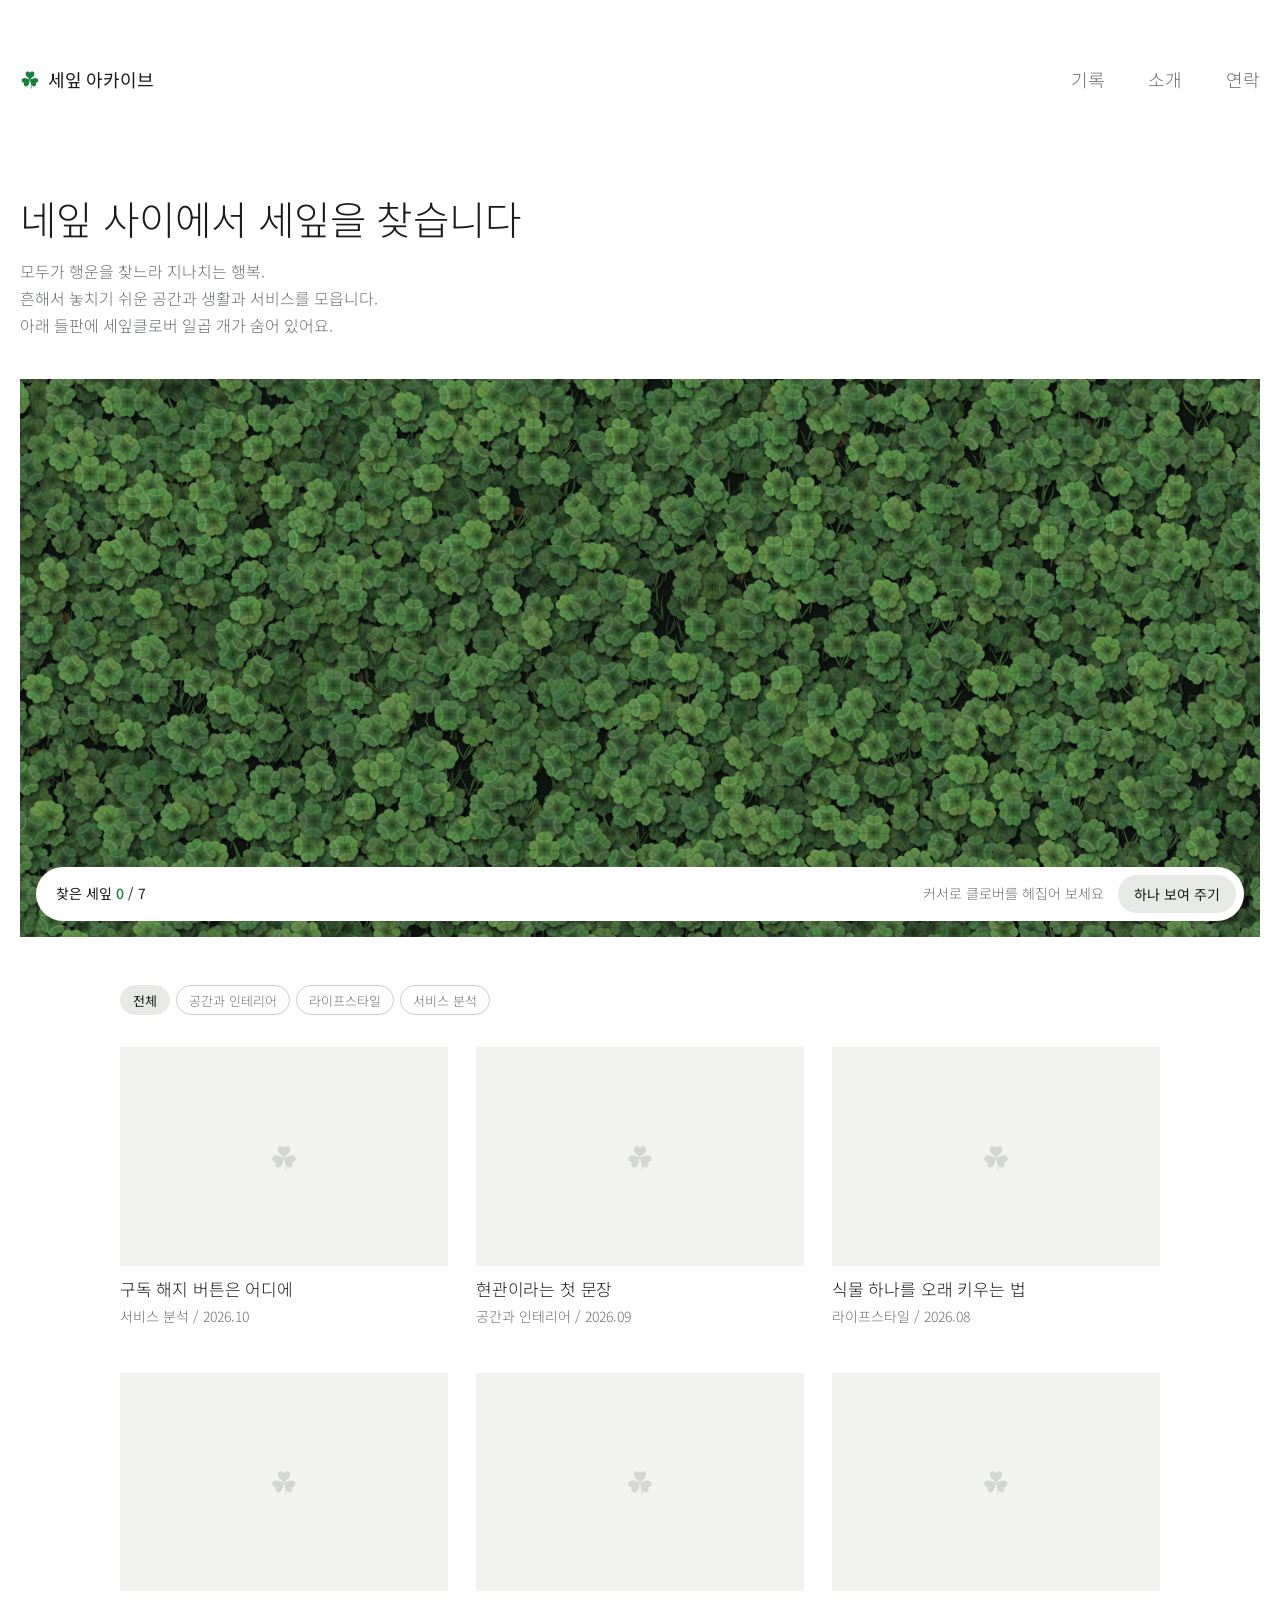
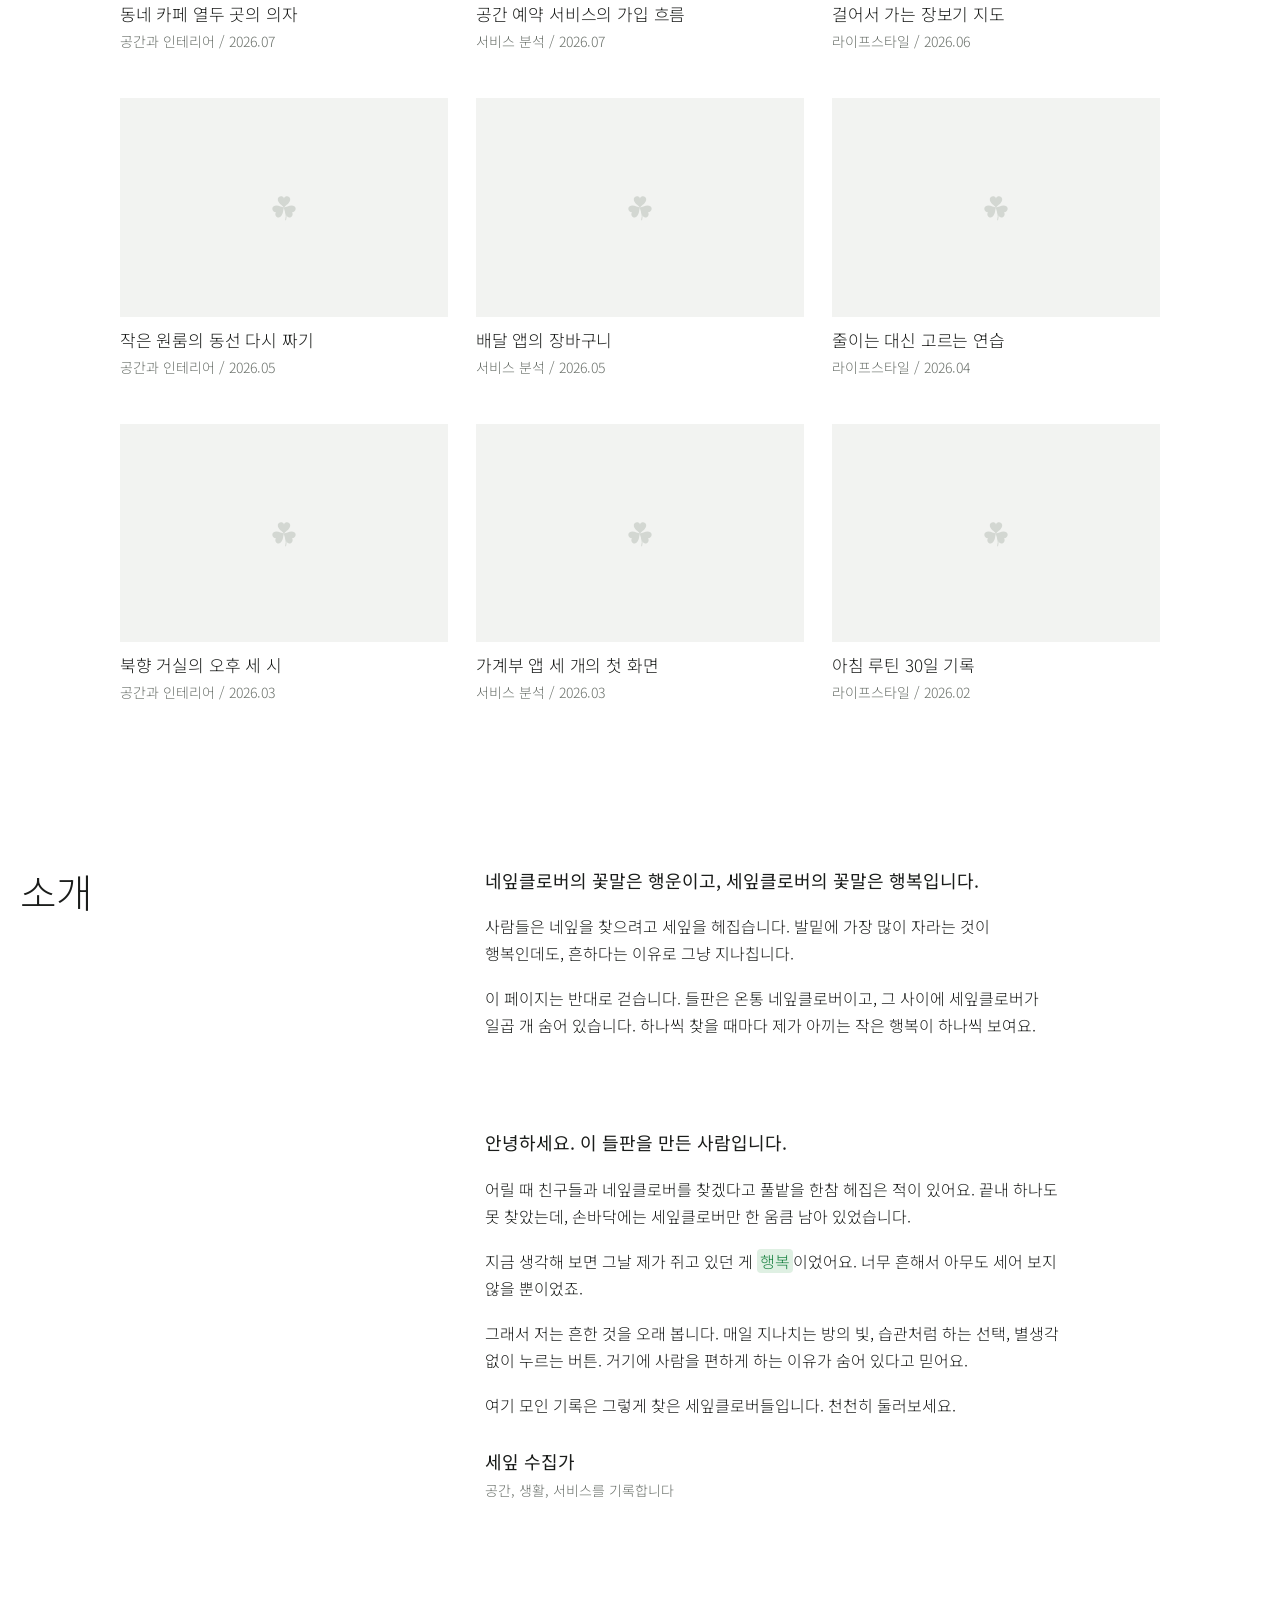
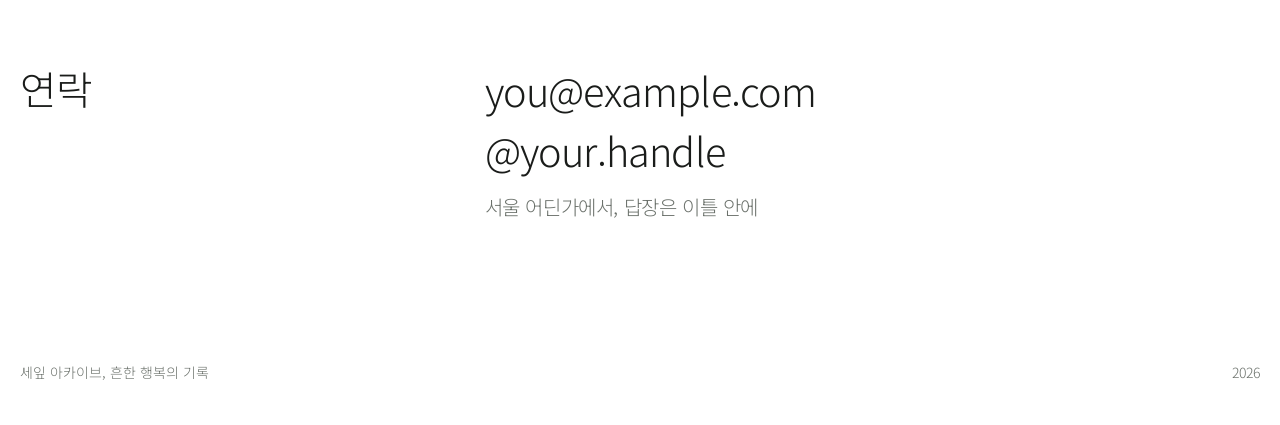
==== index.html @ cb6f0627 "메뉴 줄 왼쪽에 작은 로고 추가 제목과 경쟁하지 않도록 메뉴와 같은 크기의 "세잎 아카이브"를 초록 세잎 아이콘과 함께 왼쪽에 둠.  Co-Authored-By: Claude Op" ====
<!doctype html>
<html lang="ko">
<head>
<meta charset="utf-8">
<meta name="viewport" content="width=device-width, initial-scale=1, viewport-fit=cover">
<title>세잎 아카이브</title>
<meta name="claude:viewport-fit-sides" content="cover">
<meta name="description" content="네잎클로버 사이에서 세잎클로버를 찾는 포트폴리오. 공간과 인테리어, 라이프스타일, 서비스 분석을 기록합니다.">
<link rel="preconnect" href="https://fonts.googleapis.com">
<link rel="preconnect" href="https://fonts.gstatic.com" crossorigin>
<link href="https://fonts.googleapis.com/css2?family=Noto+Sans+KR:wght@300;400;500&display=swap" rel="stylesheet">
<script>document.documentElement.classList.add('js')</script>
<style>
/* Layout: a quiet portfolio index. A small wordmark and grey menu on one line, a wide margin of white,
   the clover field across the whole width, then outline filter pills and a three-column grid
   of records with an empty thumbnail, a title and "interest / date". Light type throughout. */
:root {
  --bg: #ffffff;
  --thumb: #f2f3f1;        /* empty thumbnail ground, until real ones arrive */
  --soil: #0e1410;
  --ink: #1a1c1a;
  --muted: #6b716b;        /* 5:1 on white */
  --line: #c9ccc8;         /* pill outlines only */
  --pill-on: #e7e9e6;
  --accent: #17803f;       /* clover green, only for found clovers and links */
  --accent-ink: #ffffff;

  --font: "Noto Sans KR", -apple-system, BlinkMacSystemFont, "Apple SD Gothic Neo", "Malgun Gothic", system-ui, sans-serif;

  --step-small: 0.875rem;
  --step-body: 1rem;
  --step-item: 1.25rem;
  --step-title: clamp(1.75rem, 1.2rem + 1.6vw, 2.5rem);

  --gutter-l: max(20px, env(safe-area-inset-left, 0px));
  --gutter-r: max(20px, env(safe-area-inset-right, 0px));
  --ease-out: cubic-bezier(0.23, 1, 0.32, 1);
  color-scheme: light;
}

*, *::before, *::after { box-sizing: border-box; }
html { -webkit-text-size-adjust: 100%; scroll-behavior: smooth; }
@media (prefers-reduced-motion: reduce) { html { scroll-behavior: auto; } }
body {
  margin: 0;
  background: var(--bg);
  color: var(--ink);
  font-family: var(--font);
  font-weight: 300;
  font-size: var(--step-body);
  line-height: 1.7;
  word-break: keep-all;
  overflow-wrap: break-word;
  -webkit-font-smoothing: antialiased;
}
body::before {
  content: ""; position: fixed; inset: 0 0 auto; height: env(safe-area-inset-top, 0px);
  z-index: 10; background: var(--bg);
}
h1, h2, h3 { font-weight: 300; letter-spacing: -0.02em; line-height: 1.3; margin: 0; text-wrap: balance; }
p { margin: 0; }
a { color: inherit; }
:focus-visible { outline: 2px solid var(--accent); outline-offset: 3px; border-radius: 4px; }
::selection { background: #dff0e3; color: var(--ink); }

.wrap { padding-left: var(--gutter-l); padding-right: var(--gutter-r); }

/* ---------- header ---------- */
.top { display: flex; align-items: center; justify-content: space-between; gap: 24px; padding-block: 56px 0; }
.wordmark { display: inline-flex; align-items: center; gap: 8px; font-size: 1.125rem; font-weight: 400; letter-spacing: -0.01em; text-decoration: none; padding: 8px 0; }
.wordmark svg { width: 20px; height: 20px; color: var(--accent); --leaf-fill: currentColor; --stem: currentColor; transition: transform 300ms var(--ease-out); }
.wordmark:hover svg { transform: rotate(-12deg); }
.menu { display: flex; gap: clamp(20px, 3.4vw, 48px); font-size: 1.125rem; }
.menu a { color: var(--muted); text-decoration: none; padding: 8px 0; transition: color 160ms ease; }
.menu a:hover { color: var(--ink); }

.lead { padding-block: clamp(64px, 7vw, 112px) 40px; display: grid; gap: 14px; }
.lead h1 { font-size: var(--step-title); max-width: 18em; }
.lead p { color: var(--muted); max-width: 34em; }

/* ---------- the field, full width ---------- */
.field {
  position: relative;
  height: clamp(420px, 62svh, 680px);
  background: var(--soil);
  overflow: hidden;
  isolation: isolate;
}
.field canvas { position: absolute; inset: 0; width: 100%; height: 100%; display: block; touch-action: none; cursor: grab; }
.field canvas:active { cursor: grabbing; }
.field-bar {
  position: absolute; left: 16px; right: 16px; bottom: 16px; z-index: 2;
  display: flex; flex-wrap: wrap; align-items: center; justify-content: space-between; gap: 8px 16px;
  padding: 8px 8px 8px 20px; background: var(--bg); border-radius: 999px; font-size: var(--step-small);
}
.field-bar .count { font-weight: 400; font-variant-numeric: tabular-nums; }
.field-bar .count b { color: var(--accent); font-weight: 500; }
.field-bar .hint-row { display: flex; align-items: center; gap: 14px; color: var(--muted); }
.hint-btn {
  font: 400 var(--step-small)/1 var(--font); color: var(--ink);
  background: var(--pill-on); border: 0; border-radius: 999px; padding: 12px 16px; cursor: pointer;
  transition: transform 160ms var(--ease-out), background-color 200ms ease, color 200ms ease;
}
.hint-btn:hover { background: var(--accent); color: var(--accent-ink); }
.hint-btn:active { transform: scale(0.97); }
.hint-btn[disabled] { opacity: 0.55; cursor: default; }
.find-tag {
  position: absolute; z-index: 3; left: 0; top: 0; pointer-events: none;
  transform: translate(-50%, calc(-100% - 22px));
  display: inline-flex; align-items: center; gap: 6px;
  padding: 6px 12px; background: var(--bg); color: var(--ink); border-radius: 999px;
  font: 400 0.8125rem/1.2 var(--font); text-decoration: none; white-space: nowrap;
  transition: opacity 220ms ease, transform 260ms var(--ease-out), background-color 200ms ease, color 200ms ease;
}
.find-tag.is-hidden { opacity: 0; transform: translate(-50%, calc(-100% - 14px)) scale(0.94); pointer-events: none; }
.field noscript p { position: absolute; inset: 40% 24px auto; text-align: center; color: #e8ece6; }

/* ---------- filter pills + grid ---------- */
.archive { padding-block: 48px 160px; scroll-margin-top: 16px; }
.archive-inner { max-width: 1040px; margin-inline: auto; }
.filter { display: flex; flex-wrap: wrap; gap: 6px; margin: 0 0 32px; padding: 0; list-style: none; }
.filter button {
  display: inline-flex; align-items: center;
  min-height: 30px; padding: 0 12px;
  font: 300 0.8125rem/1 var(--font); color: var(--muted);
  background: var(--bg); border: 1px solid var(--line); border-radius: 999px; cursor: pointer;
  transition: background-color 200ms ease, color 200ms ease, border-color 200ms ease, transform 160ms var(--ease-out);
}
.filter button:hover { color: var(--ink); border-color: var(--muted); }
.filter button:active { transform: scale(0.97); }
.filter button[aria-pressed="true"] { background: var(--pill-on); border-color: var(--pill-on); color: var(--ink); font-weight: 400; }

.grid { list-style: none; margin: 0; padding: 0; display: grid; grid-template-columns: repeat(3, minmax(0, 1fr)); gap: 44px 28px; }
.card { display: grid; gap: 12px; align-content: start; }
.card[hidden] { display: none; }
.thumb {
  aspect-ratio: 3 / 2; max-width: 100%; background: var(--thumb);
  display: grid; place-items: center; overflow: hidden;
}
.thumb svg { width: 28px; height: 28px; color: #d3d7d2; --leaf-fill: currentColor; --stem: currentColor; transition: transform 500ms var(--ease-out), color 300ms ease; }
.card:hover .thumb svg { transform: rotate(-14deg) scale(1.1); color: #b9c4b8; }
.card h3 { font-size: 1.0625rem; letter-spacing: -0.01em; line-height: 1.35; }
.card p { margin-top: -8px; color: var(--muted); font-size: 0.875rem; font-variant-numeric: tabular-nums; }
.grid.is-switching .card { animation: card-in 420ms var(--ease-out) both; animation-delay: calc(var(--i, 0) * 40ms); }
@keyframes card-in { from { opacity: 0; transform: translateY(10px); } }

/* ---------- about ---------- */
.about { padding-block: 0 160px; display: grid; grid-template-columns: minmax(0, 1fr) minmax(0, 2fr); gap: 32px clamp(32px, 6vw, 96px); scroll-margin-top: 16px; }
.about h2 { font-size: var(--step-title); }
.about .col { display: grid; gap: 1.1em; max-width: 36em; }
.about .col p:first-child { font-size: 1.125rem; font-weight: 400; }
.about .col + .col { grid-column: 2; margin-top: 56px; }
.about mark { background: #dff0e3; color: var(--accent); padding: 0 0.2em; border-radius: 4px; }
.about a { color: var(--accent); text-underline-offset: 4px; text-decoration-thickness: 1px; }
.sign { margin-top: 0.6em; display: grid; gap: 2px; }
.sign strong { font-weight: 400; font-size: 1.125rem; }
.sign span { color: var(--muted); font-size: var(--step-small); }

/* ---------- contact + footer ---------- */
.contact { padding-block: 0 140px; display: grid; grid-template-columns: minmax(0, 1fr) minmax(0, 2fr); gap: 24px clamp(32px, 6vw, 96px); scroll-margin-top: 16px; }
.contact h2 { font-size: var(--step-title); }
.contact .lines { display: grid; gap: 4px; }
.contact .lines a, .contact .lines span { font-size: var(--step-title); font-weight: 300; letter-spacing: -0.02em; text-decoration: none; justify-self: start; line-height: 1.4; transition: color 200ms ease; }
.contact .lines a:hover { color: var(--accent); }
.contact .lines .soft { color: var(--muted); font-size: var(--step-item); margin-top: 12px; }
.foot { padding-block: 0 40px; display: flex; flex-wrap: wrap; justify-content: space-between; gap: 8px 24px; font-size: var(--step-small); color: var(--muted); }

/* ---------- entrance ---------- */
[data-rise] { transition: opacity 700ms var(--ease-out), transform 700ms var(--ease-out); transition-delay: var(--d, 0ms); }
.js [data-rise].pre { opacity: 0; transform: translateY(20px); }
@media (prefers-reduced-motion: reduce) {
  [data-rise] { transition: none; }
  .js [data-rise].pre { opacity: 1; transform: none; }
  .grid.is-switching .card { animation: none; }
  .find-tag { transition: opacity 120ms ease; }
}

/* ---------- tablet and phone ---------- */
@media (max-width: 1000px) {
  .grid { grid-template-columns: repeat(2, minmax(0, 1fr)); }
}
@media (max-width: 720px) {
  .top { padding-block: 32px 0; flex-wrap: wrap; }
  .menu { font-size: 1rem; gap: 20px; }
  .wordmark { font-size: 1rem; }
  .lead { padding-block: 72px 32px; }
  .field { height: 64svh; }
  .field-bar .hint-row .hint-text { display: none; }
  .grid { grid-template-columns: minmax(0, 1fr); gap: 40px; }
  .about, .contact { grid-template-columns: minmax(0, 1fr); }
  .about .col + .col { grid-column: 1; margin-top: 24px; }
  .archive { padding-block: 32px 112px; }
  .about { padding-block: 0 112px; }
  .contact { padding-block: 0 96px; }
}
</style>
</head>
<body>

<svg width="0" height="0" style="position:absolute" aria-hidden="true" focusable="false">
  <defs>
    <path id="leaf" d="M0 0 C-6 -8 -24 -16 -22 -31.2 C-20 -42 -4 -43.2 0 -32.8 C4 -43.2 20 -42 22 -31.2 C24 -16 6 -8 0 0Z"/>
    <symbol id="trefoil" viewBox="0 0 100 100">
      <path class="stem" d="M50 52 Q62 70 56 96" fill="none" stroke-width="3.2" stroke-linecap="round" style="stroke: var(--stem, currentColor)"/>
      <g transform="translate(50 52)">
        <g><use href="#leaf" class="leaf" style="fill: var(--leaf-fill, currentColor); stroke: var(--leaf-stroke, none); stroke-width: var(--leaf-sw, 0)"/><path class="vein" d="M-10 -22 L0 -15 L10 -22" fill="none" style="stroke: var(--vein, transparent)" stroke-width="2.4" stroke-linecap="round" stroke-linejoin="round"/></g>
        <g transform="rotate(120)"><use href="#leaf" class="leaf" style="fill: var(--leaf-fill, currentColor); stroke: var(--leaf-stroke, none); stroke-width: var(--leaf-sw, 0)"/><path class="vein" d="M-10 -22 L0 -15 L10 -22" fill="none" style="stroke: var(--vein, transparent)" stroke-width="2.4" stroke-linecap="round" stroke-linejoin="round"/></g>
        <g transform="rotate(240)"><use href="#leaf" class="leaf" style="fill: var(--leaf-fill, currentColor); stroke: var(--leaf-stroke, none); stroke-width: var(--leaf-sw, 0)"/><path class="vein" d="M-10 -22 L0 -15 L10 -22" fill="none" style="stroke: var(--vein, transparent)" stroke-width="2.4" stroke-linecap="round" stroke-linejoin="round"/></g>
      </g>
    </symbol>
  </defs>
</svg>

<header class="wrap top" id="top">
  <a class="wordmark" href="#top"><svg viewBox="0 0 100 100" aria-hidden="true"><use href="#trefoil"/></svg>세잎 아카이브</a>
  <nav class="menu" aria-label="주요 메뉴"><a href="#archive">기록</a><a href="#about">소개</a><a href="#contact">연락</a></nav>
</header>

<section class="wrap lead" aria-labelledby="lead-title">
  <h1 id="lead-title">네잎 사이에서 세잎을 찾습니다</h1>
  <p>모두가 행운을 찾느라 지나치는 행복.<br>흔해서 놓치기 쉬운 공간과 생활과 서비스를 모읍니다.<br>아래 들판에 세잎클로버 일곱 개가 숨어 있어요.</p>
</section>

<div class="wrap">
  <div class="field" id="field">
    <canvas role="img" aria-label="빽빽한 네잎클로버 들판. 그 아래 세잎클로버 일곱 개가 숨어 있습니다. 하나 보여 주기 버튼으로도 찾을 수 있습니다."></canvas>
    <noscript><p>이 들판은 스크립트가 켜져 있을 때 헤집을 수 있어요. 기록은 아래에서 바로 볼 수 있습니다.</p></noscript>
    <div class="field-bar">
      <span class="count" aria-live="polite">찾은 세잎 <b id="found-n">0</b> / 7</span>
      <span class="hint-row">
        <span class="hint-text" id="hint-text">커서로 클로버를 헤집어 보세요</span>
        <button class="hint-btn" id="hint-btn" type="button">하나 보여 주기</button>
      </span>
    </div>
  </div>
</div>

<section class="wrap archive" id="archive" aria-label="기록">
  <div class="archive-inner">
  <ul class="filter" aria-label="관심사로 거르기">
    <li><button type="button" aria-pressed="true" data-filter="all">전체</button></li>
    <li><button type="button" aria-pressed="false" data-filter="space">공간과 인테리어</button></li>
    <li><button type="button" aria-pressed="false" data-filter="life">라이프스타일</button></li>
    <li><button type="button" aria-pressed="false" data-filter="service">서비스 분석</button></li>
  </ul>
  <ul class="grid" id="grid">
      <li class="card" data-cat="service">
        <div class="thumb" aria-hidden="true"><svg viewBox="0 0 100 100"><use href="#trefoil"/></svg></div>
        <h3>구독 해지 버튼은 어디에</h3>
        <p>서비스 분석 / 2026.10</p>
      </li>
      <li class="card" data-cat="space">
        <div class="thumb" aria-hidden="true"><svg viewBox="0 0 100 100"><use href="#trefoil"/></svg></div>
        <h3>현관이라는 첫 문장</h3>
        <p>공간과 인테리어 / 2026.09</p>
      </li>
      <li class="card" data-cat="life">
        <div class="thumb" aria-hidden="true"><svg viewBox="0 0 100 100"><use href="#trefoil"/></svg></div>
        <h3>식물 하나를 오래 키우는 법</h3>
        <p>라이프스타일 / 2026.08</p>
      </li>
      <li class="card" data-cat="space">
        <div class="thumb" aria-hidden="true"><svg viewBox="0 0 100 100"><use href="#trefoil"/></svg></div>
        <h3>동네 카페 열두 곳의 의자</h3>
        <p>공간과 인테리어 / 2026.07</p>
      </li>
      <li class="card" data-cat="service">
        <div class="thumb" aria-hidden="true"><svg viewBox="0 0 100 100"><use href="#trefoil"/></svg></div>
        <h3>공간 예약 서비스의 가입 흐름</h3>
        <p>서비스 분석 / 2026.07</p>
      </li>
      <li class="card" data-cat="life">
        <div class="thumb" aria-hidden="true"><svg viewBox="0 0 100 100"><use href="#trefoil"/></svg></div>
        <h3>걸어서 가는 장보기 지도</h3>
        <p>라이프스타일 / 2026.06</p>
      </li>
      <li class="card" data-cat="space">
        <div class="thumb" aria-hidden="true"><svg viewBox="0 0 100 100"><use href="#trefoil"/></svg></div>
        <h3>작은 원룸의 동선 다시 짜기</h3>
        <p>공간과 인테리어 / 2026.05</p>
      </li>
      <li class="card" data-cat="service">
        <div class="thumb" aria-hidden="true"><svg viewBox="0 0 100 100"><use href="#trefoil"/></svg></div>
        <h3>배달 앱의 장바구니</h3>
        <p>서비스 분석 / 2026.05</p>
      </li>
      <li class="card" data-cat="life">
        <div class="thumb" aria-hidden="true"><svg viewBox="0 0 100 100"><use href="#trefoil"/></svg></div>
        <h3>줄이는 대신 고르는 연습</h3>
        <p>라이프스타일 / 2026.04</p>
      </li>
      <li class="card" data-cat="space">
        <div class="thumb" aria-hidden="true"><svg viewBox="0 0 100 100"><use href="#trefoil"/></svg></div>
        <h3>북향 거실의 오후 세 시</h3>
        <p>공간과 인테리어 / 2026.03</p>
      </li>
      <li class="card" data-cat="service">
        <div class="thumb" aria-hidden="true"><svg viewBox="0 0 100 100"><use href="#trefoil"/></svg></div>
        <h3>가계부 앱 세 개의 첫 화면</h3>
        <p>서비스 분석 / 2026.03</p>
      </li>
      <li class="card" data-cat="life">
        <div class="thumb" aria-hidden="true"><svg viewBox="0 0 100 100"><use href="#trefoil"/></svg></div>
        <h3>아침 루틴 30일 기록</h3>
        <p>라이프스타일 / 2026.02</p>
      </li>
  </ul>
  </div>
</section>

<section class="wrap about" id="about" aria-labelledby="about-title">
  <h2 id="about-title" data-rise>소개</h2>
  <div class="col">
    <p data-rise>네잎클로버의 꽃말은 행운이고, 세잎클로버의 꽃말은 행복입니다.</p>
    <p data-rise style="--d:60ms">사람들은 네잎을 찾으려고 세잎을 헤집습니다. 발밑에 가장 많이 자라는 것이 행복인데도, 흔하다는 이유로 그냥 지나칩니다.</p>
    <p data-rise style="--d:120ms">이 페이지는 반대로 걷습니다. 들판은 온통 네잎클로버이고, 그 사이에 세잎클로버가 일곱 개 숨어 있습니다. 하나씩 찾을 때마다 제가 아끼는 작은 행복이 하나씩 보여요.</p>
  </div>
  <div class="col">
    <p data-rise>안녕하세요. 이 들판을 만든 사람입니다.</p>
    <p data-rise style="--d:60ms">어릴 때 친구들과 네잎클로버를 찾겠다고 풀밭을 한참 헤집은 적이 있어요. 끝내 하나도 못 찾았는데, 손바닥에는 세잎클로버만 한 움큼 남아 있었습니다.</p>
    <p data-rise style="--d:120ms">지금 생각해 보면 그날 제가 쥐고 있던 게 <mark>행복</mark>이었어요. 너무 흔해서 아무도 세어 보지 않을 뿐이었죠.</p>
    <p data-rise style="--d:180ms">그래서 저는 흔한 것을 오래 봅니다. 매일 지나치는 방의 빛, 습관처럼 하는 선택, 별생각 없이 누르는 버튼. 거기에 사람을 편하게 하는 이유가 숨어 있다고 믿어요.</p>
    <p data-rise style="--d:240ms">여기 모인 기록은 그렇게 찾은 세잎클로버들입니다. 천천히 둘러보세요.</p>
    <div class="sign" data-rise style="--d:300ms">
      <strong>세잎 수집가</strong>
      <span>공간, 생활, 서비스를 기록합니다</span>
    </div>
  </div>
</section>

<section class="wrap contact" id="contact" aria-labelledby="contact-title">
  <h2 id="contact-title" data-rise>연락</h2>
  <div class="lines" data-rise style="--d:80ms">
    <a href="mailto:you@example.com?subject=%EC%84%B8%EC%9E%8E%20%EC%95%84%EC%B9%B4%EC%9D%B4%EB%B8%8C%EB%A5%BC%20%EB%B3%B4%EA%B3%A0%20%EC%97%B0%EB%9D%BD%EB%93%9C%EB%A0%A4%EC%9A%94">you@example.com</a>
    <a href="#contact">@your.handle</a>
    <span class="soft">서울 어딘가에서, 답장은 이틀 안에</span>
  </div>
</section>

<footer class="wrap foot">
  <span>세잎 아카이브, 흔한 행복의 기록</span>
  <span>2026</span>
</footer>

<script>
(() => {
  const reduce = matchMedia('(prefers-reduced-motion: reduce)').matches;

  /* ---------- entrance: only for things that start below the first screen ---------- */
  const rise = [...document.querySelectorAll('[data-rise]')];
  if (!reduce && 'IntersectionObserver' in window) {
    const io = new IntersectionObserver(es => es.forEach(e => {
      if (e.isIntersecting) { e.target.classList.remove('pre'); io.unobserve(e.target); }
    }), { threshold: 0.12 });
    rise.forEach(el => {
      if (el.getBoundingClientRect().top > innerHeight * 0.95) { el.classList.add('pre'); io.observe(el); }
    });
  }

  /* ---------- filter pills ---------- */
  const grid = document.getElementById('grid');
  const cards = [...grid.querySelectorAll('.card')];
  const pills = [...document.querySelectorAll('.filter button')];
  function setFilter(cat) {
    pills.forEach(b => b.setAttribute('aria-pressed', String(b.dataset.filter === cat)));
    let i = 0;
    cards.forEach(c => {
      const show = cat === 'all' || c.dataset.cat === cat;
      c.hidden = !show;
      if (show) c.style.setProperty('--i', i++);
    });
    grid.classList.remove('is-switching'); void grid.offsetWidth; grid.classList.add('is-switching');
  }
  pills.forEach(b => b.addEventListener('click', () => setFilter(b.dataset.filter)));

  /* ---------- the field ---------- */
  const field = document.getElementById('field');
  const canvas = field.querySelector('canvas');
  const ctx = canvas.getContext('2d');
  const foundN = document.getElementById('found-n');
  const hintText = document.getElementById('hint-text');
  const hintBtn = document.getElementById('hint-btn');
  const coarse = matchMedia('(pointer: coarse)').matches;
  if (coarse) hintText.textContent = '손가락으로 클로버를 헤집어 보세요';

  // each hidden three-leaf clover carries one small, ordinary happiness
  const PHRASES = [
    '햇살이 잘 드는 이불의 뽀송함',
    '알람 없이 눈을 뜬 주말 아침',
    '차가운 손을 녹여주는 따뜻한 컵',
    '횡단보도 신호등이 바로 바뀔 때',
    '책장에서 우연히 발견한 오만원권',
    '약속 없는 저녁, 좋아하는 노래',
    '오늘 하루도 무사히 끝났다는 안도',
  ];
  const N = PHRASES.length;
  // white clover greens: front, slightly yellow, and a cooler one
  const GREENS = ['#4f7f45', '#5c8a48', '#44713f'];
  const TIERS = [0.66, 0.86, 1.0];      // back, middle, front layer brightness
  const ROTS = 6;                       // rotations baked into each sprite so light and shadow stay put // taste-skill-ignore: a leaf's cast shadow on the soil, part of the drawing
  const SPRITE = 96;
  const HIDDEN_Z = 0.3;
  const TIER_RES = [0.68, 0.64, 0.72];  // sprites are rendered at the largest size each layer is drawn

  let W = 0, H = 0, dpr = 1, items = [], split = 0, hidden = [], soil = null;
  let cloverSprites = [], grassSprites = [], threeSprites = [], litSprites = [];
  let raf = 0;
  const pointer = { x: -999, y: -999, active: false, vx: 0, vy: 0 };

  function rgb(hex) { const n = parseInt(hex.slice(1), 16); return [n >> 16, (n >> 8) & 255, n & 255]; }
  function shade(col, k) {
    const [r, g, b] = Array.isArray(col) ? col : rgb(col);
    const f = v => Math.max(0, Math.min(255, Math.round(v * k)));
    return `rgb(${f(r)},${f(g)},${f(b)})`;
  }
  function jitterColor(hex) {
    const [r, g, b] = rgb(hex), j = () => (Math.random() - 0.5) * 14;
    return [r + j(), g + j(), b + j() * 0.6];
  }
  function sheet(res) {
    const s = document.createElement('canvas');
    s.width = s.height = Math.round(SPRITE * res * dpr);
    const c = s.getContext('2d');
    c.scale(res * dpr, res * dpr); c.translate(SPRITE / 2, SPRITE / 2);
    return [s, c];
  }

  // one obovate leaflet with a shallow notch at the tip, base at the origin, pointing up
  function leaflet(c, L, w, col) {
    const p = new Path2D();
    p.moveTo(0, 0);
    p.bezierCurveTo(-0.2 * L * w, -0.1 * L, -0.58 * L * w, -0.4 * L, -0.5 * L * w, -0.73 * L);
    p.bezierCurveTo(-0.44 * L * w, -0.99 * L, -0.13 * L * w, -1.04 * L, 0, -0.88 * L);
    p.bezierCurveTo(0.13 * L * w, -1.04 * L, 0.44 * L * w, -0.99 * L, 0.5 * L * w, -0.73 * L);
    p.bezierCurveTo(0.58 * L * w, -0.4 * L, 0.2 * L * w, -0.1 * L, 0, 0);
    const g = c.createLinearGradient(0, 0, 0, -L);
    g.addColorStop(0, shade(col, 0.5));
    g.addColorStop(0.4, shade(col, 0.92));
    g.addColorStop(1, shade(col, 1.12));
    c.fillStyle = g; c.fill(p);
    c.save(); c.clip(p);
    // the pale crescent white clover carries on every leaflet
    c.strokeStyle = `rgba(224,238,206,${0.12 + Math.random() * 0.12})`; c.lineWidth = L * (0.07 + Math.random() * 0.05); c.lineCap = 'round';
    c.beginPath(); c.moveTo(-0.44 * L * w, -0.64 * L); c.quadraticCurveTo(0, -0.28 * L, 0.44 * L * w, -0.64 * L); c.stroke();
    // side veins
    c.strokeStyle = 'rgba(12,30,10,0.2)'; c.lineWidth = 0.55;
    for (let i = 1; i <= 5; i++) {
      const y = -L * (0.12 + i * 0.13);
      c.beginPath();
      c.moveTo(0, y); c.quadraticCurveTo(-0.22 * L * w, y - 0.04 * L, -0.56 * L * w, y - 0.14 * L);
      c.moveTo(0, y); c.quadraticCurveTo(0.22 * L * w, y - 0.04 * L, 0.56 * L * w, y - 0.14 * L);
      c.stroke();
    }
    c.restore();
    c.strokeStyle = 'rgba(14,34,12,0.4)'; c.lineWidth = 0.9;
    c.beginPath(); c.moveTo(0, -0.04 * L); c.lineTo(0, -0.86 * L); c.stroke();
    c.strokeStyle = 'rgba(236,246,222,0.12)'; c.lineWidth = 0.7; c.stroke(p);
  }

  // light from the top left, shadow cast down and to the right, the same for every sprite // taste-skill-ignore: a leaf's cast shadow on the soil, part of the drawing
  function finish(src, tier, res) {
    const S = src.width, c = src.getContext('2d');
    c.setTransform(1, 0, 0, 1, 0, 0);
    c.globalCompositeOperation = 'source-atop';
    const g = c.createLinearGradient(S * 0.15, S * 0.15, S * 0.85, S * 0.85);
    g.addColorStop(0, 'rgba(255,250,215,0.16)');
    g.addColorStop(0.5, 'rgba(0,0,0,0)');
    g.addColorStop(1, 'rgba(0,0,0,0.3)');
    c.fillStyle = g; c.fillRect(0, 0, S, S);
    if (tier < 1) { c.fillStyle = `rgba(8,16,10,${1 - tier})`; c.fillRect(0, 0, S, S); }
    c.globalCompositeOperation = 'source-over';
    const out = document.createElement('canvas');
    out.width = out.height = S;
    const o = out.getContext('2d');
    o.shadowColor = 'rgba(0,0,0,0.6)'; o.shadowBlur = 6 * dpr * res; o.shadowOffsetX = 2 * dpr * res; o.shadowOffsetY = 4 * dpr * res;
    o.drawImage(src, 0, 0);
    return out;
  }

  function makeClover(n, base, rot, tier, res) {
    const [s, c] = sheet(res);
    const L = SPRITE * 0.29;
    const col = jitterColor(base);
    c.strokeStyle = shade(col, 0.72); c.lineWidth = 2.2; c.lineCap = 'round';
    c.beginPath(); c.moveTo(0, 0); c.quadraticCurveTo(L * 0.3, L * 0.6, L * 0.12, L * 1.25); c.stroke();
    c.rotate(rot);
    for (let i = 0; i < n; i++) {
      c.save();
      c.rotate((Math.PI * 2 / n) * i + (Math.random() - 0.5) * 0.28);
      const fore = 0.74 + Math.random() * 0.26; // a leaflet tilted away looks shorter
      c.scale(0.96 + Math.random() * 0.08, fore);
      leaflet(c, L, 0.9 + Math.random() * 0.15, jitterColor(base));
      c.restore();
    }
    c.fillStyle = shade(col, 0.42);
    c.beginPath(); c.arc(0, 0, 1.6, 0, Math.PI * 2); c.fill();
    return finish(s, tier, res);
  }

  function makeTuft(tier) {
    const [s, c] = sheet(0.8);
    const blades = 3 + (Math.random() * 3 | 0);
    for (let i = 0; i < blades; i++) {
      const a = -Math.PI / 2 + (Math.random() - 0.5) * 1.3;
      const len = SPRITE * (0.28 + Math.random() * 0.16);
      const bx = (Math.random() - 0.5) * 8, by = SPRITE * 0.14;
      const tx = bx + Math.cos(a) * len, ty = by + Math.sin(a) * len;
      const bend = (Math.random() - 0.5) * 18;
      const col = jitterColor(GREENS[(Math.random() * GREENS.length) | 0]);
      const g = c.createLinearGradient(bx, by, tx, ty);
      g.addColorStop(0, shade(col, 0.45)); g.addColorStop(1, shade(col, 1.15));
      c.fillStyle = g;
      c.beginPath();
      c.moveTo(bx - 1.6, by);
      c.quadraticCurveTo((bx + tx) / 2 + bend - 1, (by + ty) / 2, tx, ty);
      c.quadraticCurveTo((bx + tx) / 2 + bend + 1, (by + ty) / 2, bx + 1.6, by);
      c.fill();
    }
    return finish(s, tier, 0.8);
  }

  function buildSprites() {
    const r = k => (Math.PI * 2 / ROTS) * k;
    cloverSprites = TIERS.map((t, ti) => GREENS.flatMap(g => Array.from({ length: ROTS }, (_, k) => makeClover(4, g, r(k), t, TIER_RES[ti]))));
    grassSprites = TIERS.map(t => Array.from({ length: 3 }, () => makeTuft(t)));
  }
  // the three hidden clovers get their own sprites, plain and sunlit
  function buildHiddenSprites() {
    const lit = ['#6a9a54', '#74a35a', '#6c9a58'];
    threeSprites = hidden.map((h, i) => makeClover(3, GREENS[i % GREENS.length], (Math.PI * 2 / ROTS) * h.rk, 0.86, 0.64));
    litSprites = hidden.map((h, i) => makeClover(3, lit[i % lit.length], (Math.PI * 2 / ROTS) * h.rk, 1.0, 0.64));
  }

  function buildSoil() {
    soil = document.createElement('canvas');
    soil.width = Math.round(W * dpr); soil.height = Math.round(H * dpr);
    const c = soil.getContext('2d');
    c.fillStyle = '#0e1410'; c.fillRect(0, 0, soil.width, soil.height);
    const dots = Math.round(W * H / 60);
    for (let i = 0; i < dots; i++) {
      const a = Math.random() * 0.12 + 0.03;
      c.fillStyle = Math.random() < 0.65 ? `rgba(110,86,60,${a})` : `rgba(60,90,55,${a})`;
      const r = (Math.random() * 1.6 + 0.4) * dpr;
      c.fillRect(Math.random() * soil.width, Math.random() * soil.height, r, r);
    }
    // leaf litter and runners: what you see when you dig down to the ground
    c.scale(dpr, dpr);
    const litter = Math.round(W * H / 700);
    for (let i = 0; i < litter; i++) {
      const x = Math.random() * W, y = Math.random() * H;
      c.save(); c.translate(x, y); c.rotate(Math.random() * Math.PI * 2);
      if (Math.random() < 0.55) {
        const l = 3 + Math.random() * 5;
        c.fillStyle = `rgba(${70 + Math.random() * 40},${60 + Math.random() * 30},${35 + Math.random() * 15},${0.35 + Math.random() * 0.3})`;
        c.beginPath(); c.ellipse(0, 0, l, l * 0.55, 0, 0, Math.PI * 2); c.fill();
      } else {
        c.strokeStyle = `rgba(${45 + Math.random() * 25},${70 + Math.random() * 30},${40 + Math.random() * 15},0.5)`;
        c.lineWidth = 0.8 + Math.random() * 0.8; c.lineCap = 'round';
        const l = 10 + Math.random() * 18;
        c.beginPath(); c.moveTo(-l / 2, 0); c.quadraticCurveTo(0, (Math.random() - 0.5) * 8, l / 2, 0); c.stroke();
      }
      c.restore();
    }
  }

  function placeHidden(prev) {
    if (prev && prev.length === N) {
      hidden = prev.map(h => ({ ...h, x: h.fx * W, y: h.fy * H }));
      return;
    }
    const pts = [];
    // keep clear of the bar along the bottom edge
    const y0 = 0.16, y1 = 0.76;
    // far enough apart that two tags never sit on top of each other; on a small field the rule loosens step by step
    let minD = Math.min(W, H) * 0.2, tagW = 190, tagH = 84;
    for (let round = 0; round < 6 && pts.length < N; round++) {
      for (let tries = 0; tries < 1500 && pts.length < N; tries++) {
        const fx = 0.14 + Math.random() * 0.72, fy = y0 + Math.random() * (y1 - y0);
        const x = fx * W, y = fy * H;
        if (pts.every(p => Math.hypot(p.x - x, p.y - y) > minD && (Math.abs(p.x - x) > tagW || Math.abs(p.y - y) > tagH))) pts.push({ fx, fy, x, y });
      }
      minD = Math.max(60, minD * 0.85); tagH = Math.max(48, tagH * 0.85);
    }
    // still short on a tiny field: take whichever of many random spots is farthest from the rest
    while (pts.length < N) {
      let pick = null, far = -1;
      for (let t = 0; t < 400; t++) {
        const fx = 0.14 + Math.random() * 0.72, fy = y0 + Math.random() * (y1 - y0), x = fx * W, y = fy * H;
        const d = Math.min(...pts.map(p => Math.hypot(p.x - x, p.y - y)));
        if (d > far) { far = d; pick = { fx, fy, x, y }; }
      }
      pts.push(pick);
    }
    hidden = pts.map((p, i) => ({
      ...p, phrase: PHRASES[i], rk: (Math.random() * ROTS) | 0,
      s: 0.6, v: i, found: false, t: 0, tag: null, seen: 0, shown: false, lit: false,
    }));
  }

  function buildItems() {
    items = [];
    const step = 18.3; // about 20% more leaves than a 20px grid
    for (let y = -step; y < H + step; y += step * 0.86) {
      for (let x = -step; x < W + step; x += step) {
        const z = Math.random();
        const tier = z < 0.33 ? 0 : z < 0.66 ? 1 : 2;
        const grass = Math.random() < 0.16;
        items.push({
          hx: x + (Math.random() - 0.5) * step * 0.95,
          hy: y + (Math.random() - 0.5) * step * 0.95,
          rx: 0, ry: 0, ox: 0, oy: 0, vx: 0, vy: 0, rot: 0,
          z, tier, grass,
          // the bottom layer is drawn larger so no bare soil shows until you dig
          s: (grass ? 0.5 : 0.44) + z * 0.2 + Math.random() * 0.06 + (tier === 0 && !grass ? 0.1 : 0),
          v: grass ? (Math.random() * 3) | 0 : (Math.random() * GREENS.length * ROTS) | 0,
        });
      }
    }
    // back to front, so nearer leaves overlap farther ones
    items.sort((a, b) => a.z - b.z);
    split = items.findIndex(c => c.z >= HIDDEN_Z);
  }

  function resize() {
    const r = field.getBoundingClientRect();
    if (!r.width || !r.height) return;
    if (r.width === W && r.height === H) return;
    const prev = hidden.length ? hidden : null;
    W = r.width; H = r.height;
    const nd = Math.min(window.devicePixelRatio || 1, 2);
    const rebuild = !cloverSprites.length || nd !== dpr;
    dpr = nd;
    canvas.width = Math.round(W * dpr); canvas.height = Math.round(H * dpr);
    if (rebuild) buildSprites();
    buildSoil(); buildItems(); placeHidden(prev); bury();
    if (rebuild || !prev) buildHiddenSprites();
    hidden.forEach(h => { if (h.tag) placeTag(h); });
    draw(true);
  }

  const R = 66; // how far a fingertip parts the leaves

  // is the hidden clover in the open? test its centre and its three leaflets against nearer leaves only
  function exposed(h) {
    const L = SPRITE * h.s * 0.29;
    const pts = [[h.x, h.y]];
    for (let i = 0; i < 3; i++) {
      const a = (Math.PI * 2 / ROTS) * h.rk + (Math.PI * 2 / 3) * i - Math.PI / 2;
      pts.push([h.x + Math.cos(a) * L * 0.55, h.y + Math.sin(a) * L * 0.55]);
    }
    let open = 0;
    for (const [x, y] of pts) {
      let covered = false;
      for (let i = split; i < items.length && !covered; i++) {
        const c = items[i], r = SPRITE * c.s * 0.25;
        const dx = c.hx + c.ox - x, dy = c.hy + c.oy - y;
        if (dx * dx + dy * dy < r * r) covered = true;
      }
      if (!covered) open++;
    }
    return open >= 3;
  }

  // make sure every hidden clover starts properly buried under a few nearer leaves
  function bury() {
    const extra = [];
    for (const h of hidden) {
      for (let k = 0; k < 4; k++) {
        const a = Math.random() * Math.PI * 2, d = 4 + Math.random() * 8, z = 0.7 + Math.random() * 0.3;
        extra.push({ hx: h.x + Math.cos(a) * d, hy: h.y + Math.sin(a) * d, rx: 0, ry: 0, ox: 0, oy: 0, vx: 0, vy: 0, rot: 0,
          z, tier: 2, grass: false, s: 0.6 + Math.random() * 0.08, v: (Math.random() * GREENS.length * ROTS) | 0 });
      }
    }
    items = items.concat(extra).sort((a, b) => a.z - b.z);
    split = items.findIndex(c => c.z >= HIDDEN_Z);
  }

  let last = 0;
  function step(now) {
    // physics runs on real time, so slow devices close the field just as quickly
    const k = Math.min(3, last ? (now - last) / 16.67 : 1);
    last = now;
    let energy = 0;
    const p = pointer;
    for (const c of items) {
      let tx = c.rx, ty = c.ry;
      if (p.active) {
        const bx = c.hx + c.rx, by = c.hy + c.ry;
        const dx = bx - p.x, dy = by - p.y, d = Math.hypot(dx, dy) || 0.01;
        if (d < R) {
          const f = 1 - d / R;
          // upper leaves part fully, the lower ones only lean, so a dug hole still shows layers
          const push = R * f * (0.3 + c.z * 0.75);
          tx += dx / d * push + p.vx * f * 0.6;
          ty += dy / d * push + p.vy * f * 0.6;
          // leaves that were dug through lag a moment before they settle back
          c.rx += (tx - c.rx) * 0.03 * f * k;
          c.ry += (ty - c.ry) * 0.03 * f * k;
        }
      }
      c.vx += (tx - c.ox) * 0.09 * k; c.vy += (ty - c.oy) * 0.09 * k;
      const damp = Math.pow(0.76, k);
      c.vx *= damp; c.vy *= damp;
      const mv = Math.abs(c.vx) + Math.abs(c.vy);
      if (mv > 0.02) mark(c.hx + c.ox, c.hy + c.oy, reach(c));
      c.ox += c.vx * k; c.oy += c.vy * k;
      if (mv > 0.02) mark(c.hx + c.ox, c.hy + c.oy, reach(c));
      const settle = Math.pow(0.965, k);
      c.rx *= settle; c.ry *= settle;
      c.rot = c.ox * 0.008;
      energy += Math.abs(c.vx) + Math.abs(c.vy) + Math.abs(c.rx) * 0.05;
    }
    for (const h of hidden) {
      const open = (p.active && Math.hypot(p.x - h.x, p.y - h.y) < R * 1.2) || h.found ? exposed(h) : false;
      if (open) h.seen = now;
      if (!h.found && open && p.active) find(h);
      if (h.found) {
        if (h.t < 0.999) { h.t += (1 - h.t) * 0.09; energy += 1; mark(h.x, h.y, SPRITE * h.s * 0.7); }
        // a found clover is lit while it is in the open, with a short grace period
        const lit = now - h.seen < 260;
        if (lit !== h.lit) { h.lit = lit; mark(h.x, h.y, SPRITE * h.s * 0.7); }
        if (lit) energy += 1;
      }
    }
    // only one tag at a time: the lit clover nearest the hand
    let best = null, bestD = Infinity;
    for (const h of hidden) {
      if (!h.lit) continue;
      const d = p.active ? Math.hypot(p.x - h.x, p.y - h.y) : now - h.seen;
      if (d < bestD) { bestD = d; best = h; }
    }
    for (const h of hidden) {
      const show = h === best;
      if (h.tag && show !== h.shown) { h.shown = show; h.tag.classList.toggle('is-hidden', !show); }
    }
    p.vx *= 0.8; p.vy *= 0.8;
    return energy;
  }

  function blit(img, x, y, rot, s) {
    const cs = Math.cos(rot) * s * dpr, sn = Math.sin(rot) * s * dpr;
    ctx.setTransform(cs, sn, -sn, cs, x * dpr, y * dpr);
    ctx.drawImage(img, -SPRITE / 2, -SPRITE / 2, SPRITE, SPRITE);
  }

  function drawItem(c) {
    const img = c.grass ? grassSprites[c.tier][c.v] : cloverSprites[c.tier][c.v];
    blit(img, c.hx + c.ox, c.hy + c.oy, c.rot, c.s);
  }

  // only the part of the field that moved is painted again each frame
  let dirty = null;
  function mark(x, y, r) {
    if (!dirty) dirty = { x0: x - r, y0: y - r, x1: x + r, y1: y + r };
    else { dirty.x0 = Math.min(dirty.x0, x - r); dirty.y0 = Math.min(dirty.y0, y - r); dirty.x1 = Math.max(dirty.x1, x + r); dirty.y1 = Math.max(dirty.y1, y + r); }
  }
  const reach = c => SPRITE * c.s * 0.5 + 6;

  function draw(full) {
    let x0 = 0, y0 = 0, x1 = W, y1 = H;
    if (!full) {
      if (!dirty) return;
      x0 = Math.max(0, Math.floor(dirty.x0)); y0 = Math.max(0, Math.floor(dirty.y0));
      x1 = Math.min(W, Math.ceil(dirty.x1)); y1 = Math.min(H, Math.ceil(dirty.y1));
      if (x1 <= x0 || y1 <= y0) { dirty = null; return; }
    }
    dirty = null;
    ctx.save();
    ctx.setTransform(1, 0, 0, 1, 0, 0);
    const px = Math.floor(x0 * dpr), py = Math.floor(y0 * dpr), pw = Math.ceil((x1 - x0) * dpr) + 1, ph = Math.ceil((y1 - y0) * dpr) + 1;
    ctx.beginPath(); ctx.rect(px, py, pw, ph); ctx.clip();
    ctx.drawImage(soil, px, py, pw, ph, px, py, pw, ph);
    const hit = c => { const x = c.hx + c.ox, y = c.hy + c.oy, r = reach(c); return x + r > x0 && x - r < x1 && y + r > y0 && y - r < y1; };
    for (let i = 0; i < split; i++) if (hit(items[i])) drawItem(items[i]);
    for (const h of hidden) {
      const r = SPRITE * h.s * 0.7;
      if (h.x + r < x0 || h.x - r > x1 || h.y + r < y0 || h.y - r > y1) continue;
      const pop = h.found ? 1 + Math.sin(Math.min(h.t, 1) * Math.PI) * 0.18 : 1;
      blit(threeSprites[h.v], h.x, h.y, 0, h.s * pop);
      if (h.found && h.lit) {
        ctx.globalAlpha = 0.85;
        blit(litSprites[h.v], h.x, h.y, 0, h.s * pop);
        ctx.globalAlpha = 1;
      }
    }
    for (let i = split; i < items.length; i++) if (hit(items[i])) drawItem(items[i]);
    ctx.restore();
  }

  function tick(now) {
    const e = step(now);
    draw(false);
    raf = (e > 0.4 || pointer.active || sweeping) ? requestAnimationFrame(tick) : (last = 0);
  }
  function wake() { if (!raf) raf = requestAnimationFrame(tick); }

  function placeTag(h) {
    if (!h.tag) {
      // a plain label, not a link: the cursor passes straight through it to the leaves
      const a = document.createElement('span');
      a.className = 'find-tag is-hidden';
      a.textContent = h.phrase;
      field.appendChild(a);
      h.tag = a;
    }
    // keep the whole label inside the field, whatever the phrase's length
    const half = (h.tag.offsetWidth || 140) / 2 + 8;
    const x = Math.max(half, Math.min(W - half, h.x));
    h.tag.style.left = x + 'px';
    h.tag.style.top = h.y + 'px';
  }

  function find(h) {
    h.found = true; h.t = 0;
    placeTag(h);
    const n = hidden.filter(x => x.found).length;
    foundN.textContent = n;
    hintText.textContent = n === N
      ? '일곱 개 모두 찾았어요. 행복은 원래 흔했습니다.'
      : `세잎 하나, ${h.phrase}.`;
    if (n === N) { hintBtn.disabled = true; hintBtn.textContent = '다 찾았어요'; }
    wake();
  }

  /* pointer */
  let releaseTimer = 0;
  function local(e) {
    const r = canvas.getBoundingClientRect();
    return { x: e.clientX - r.left, y: e.clientY - r.top };
  }
  function release() { clearTimeout(releaseTimer); if (!sweeping) pointer.active = false; }
  canvas.addEventListener('pointermove', e => {
    clearTimeout(releaseTimer);
    const q = local(e);
    if (pointer.active) { pointer.vx = q.x - pointer.x; pointer.vy = q.y - pointer.y; }
    pointer.x = q.x; pointer.y = q.y; pointer.active = true;
    wake();
  });
  canvas.addEventListener('pointerdown', e => {
    clearTimeout(releaseTimer);
    const q = local(e); pointer.x = q.x; pointer.y = q.y; pointer.active = true;
    canvas.setPointerCapture?.(e.pointerId); wake();
  });
  canvas.addEventListener('pointerleave', e => {
    if (e.relatedTarget && e.relatedTarget.closest && e.relatedTarget.closest('.find-tag')) return;
    if (e.pointerType === 'mouse') release();
  });
  // a lifted finger leaves the hole open long enough to tap the tag
  canvas.addEventListener('pointerup', e => {
    if (e.pointerType === 'mouse') return;
    clearTimeout(releaseTimer); releaseTimer = setTimeout(release, 1500);
  });
  canvas.addEventListener('pointercancel', release);

  /* the hint: a hand sweeps the leaves aside over one hidden clover, holds, then lets go */
  let sweeping = false;
  hintBtn.addEventListener('click', () => {
    const h = hidden.find(x => !x.found);
    if (!h || sweeping) return;
    sweeping = true;
    const t0 = performance.now(), dur = reduce ? 1 : 900;
    const sx = h.x + (h.x < W / 2 ? 140 : -140), sy = h.y + 60;
    const move = now => {
      const k = Math.min(1, (now - t0) / dur);
      const e = 1 - Math.pow(1 - k, 3);
      const wob = Math.sin(k * Math.PI * 4) * 18 * (1 - k);
      const nx = sx + (h.x - sx) * e + wob, ny = sy + (h.y - sy) * e - wob * 0.5;
      pointer.vx = nx - pointer.x; pointer.vy = ny - pointer.y;
      pointer.x = nx; pointer.y = ny; pointer.active = true;
      wake();
      if (k < 1) requestAnimationFrame(move);
      else {
        // hold the leaves open while it is found, then let the field close again
        const hold = performance.now();
        const keep = t => {
          pointer.vx = 0; pointer.vy = 0; pointer.x = h.x + 6; pointer.y = h.y + 4;
          if (t - hold < 1800) requestAnimationFrame(keep);
          else { sweeping = false; pointer.active = false; }
        };
        requestAnimationFrame(keep);
      }
    };
    requestAnimationFrame(move);
  });

  new ResizeObserver(() => { resize(); }).observe(field);
  resize();

  // a small gust when the page opens, so the field reads as alive
  if (!reduce) {
    for (const c of items) { c.vx = (Math.random() - 0.3) * 3; c.vy = (Math.random() - 0.5) * 2; }
    wake();
  }
})();
</script>
</body>
</html>
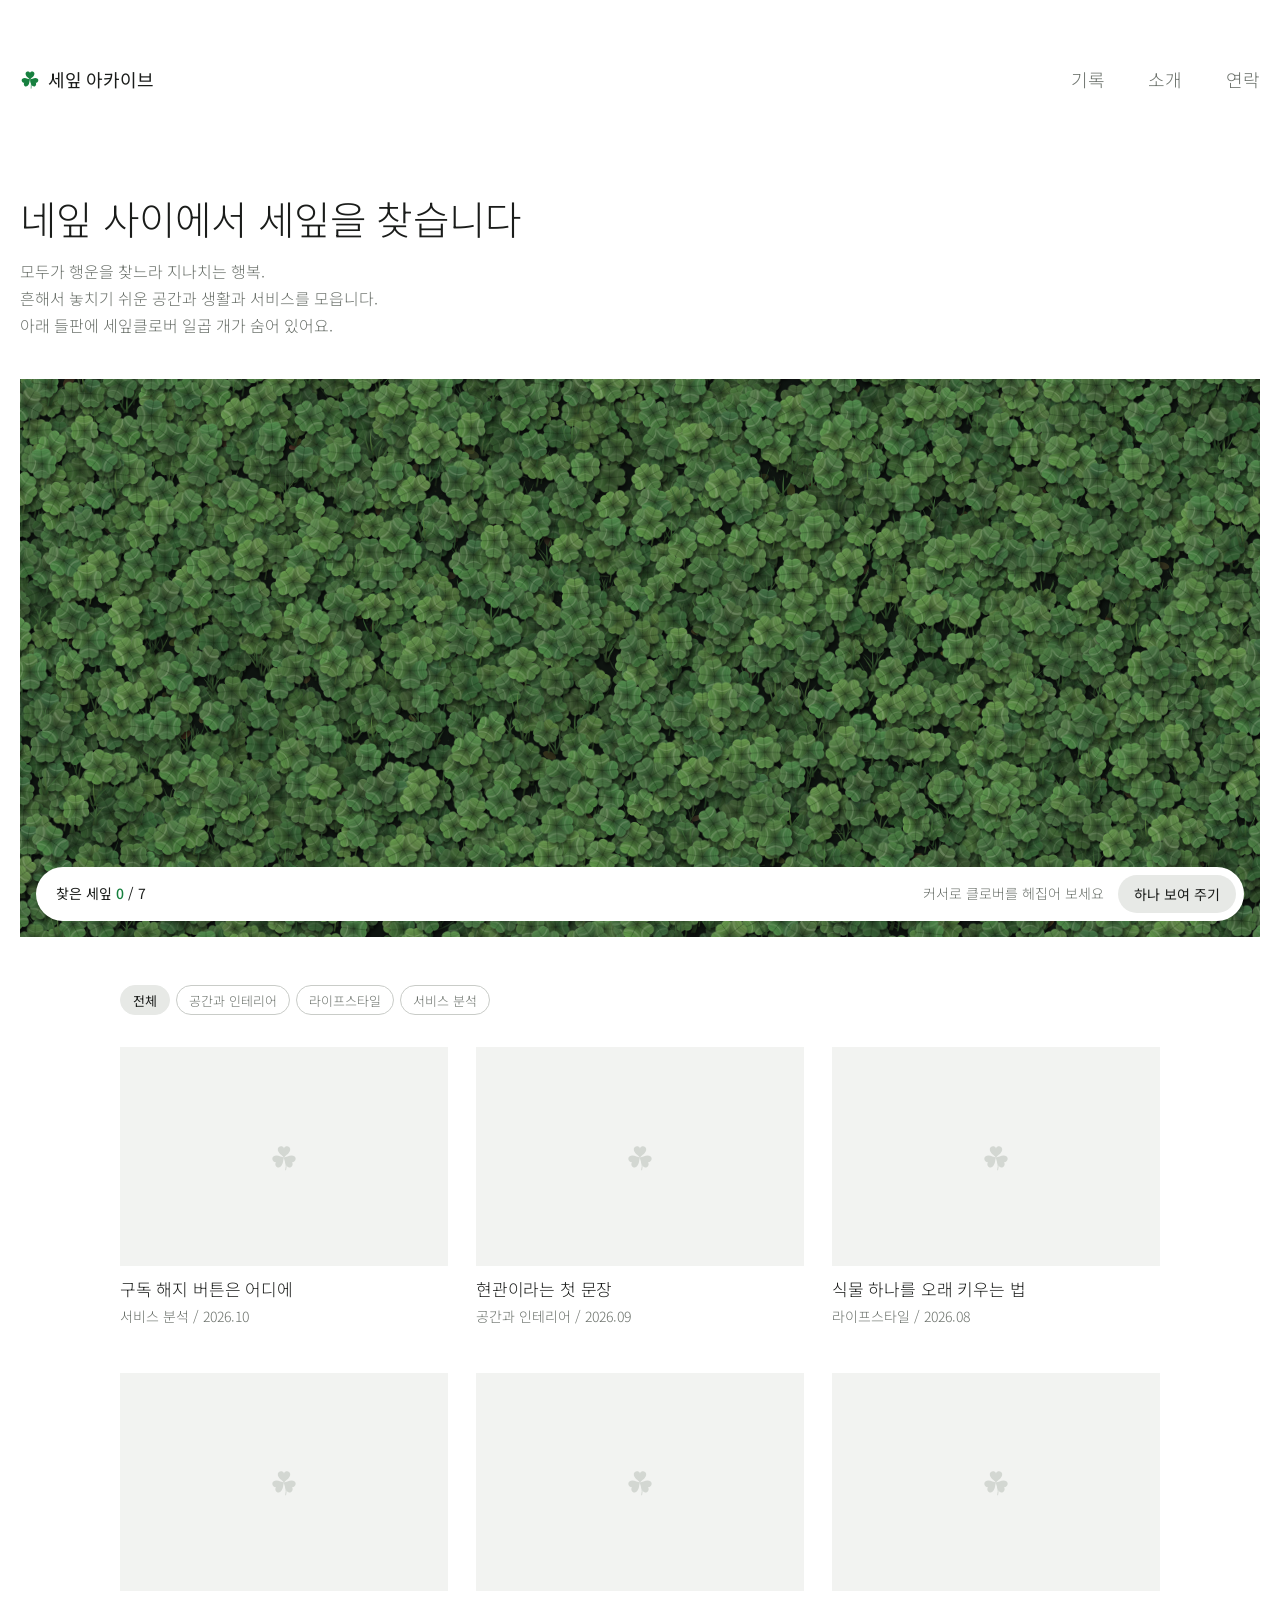
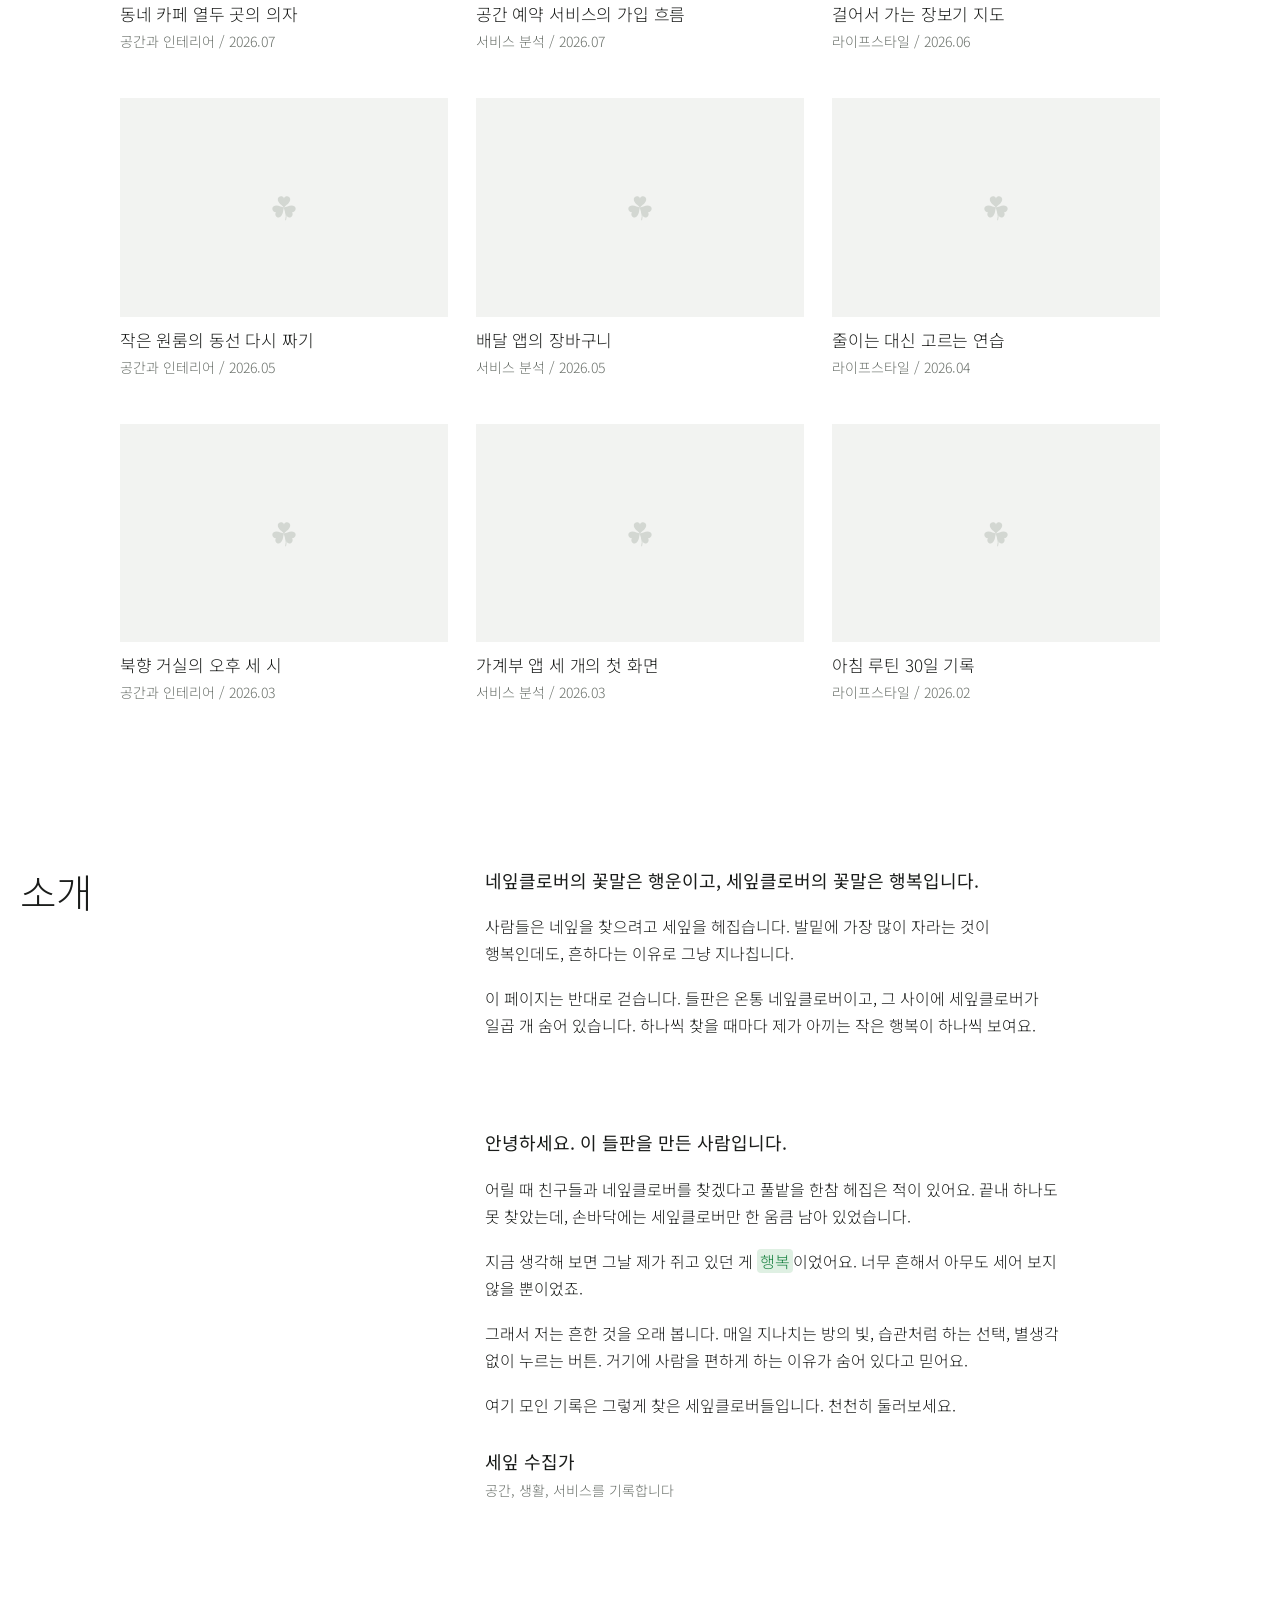
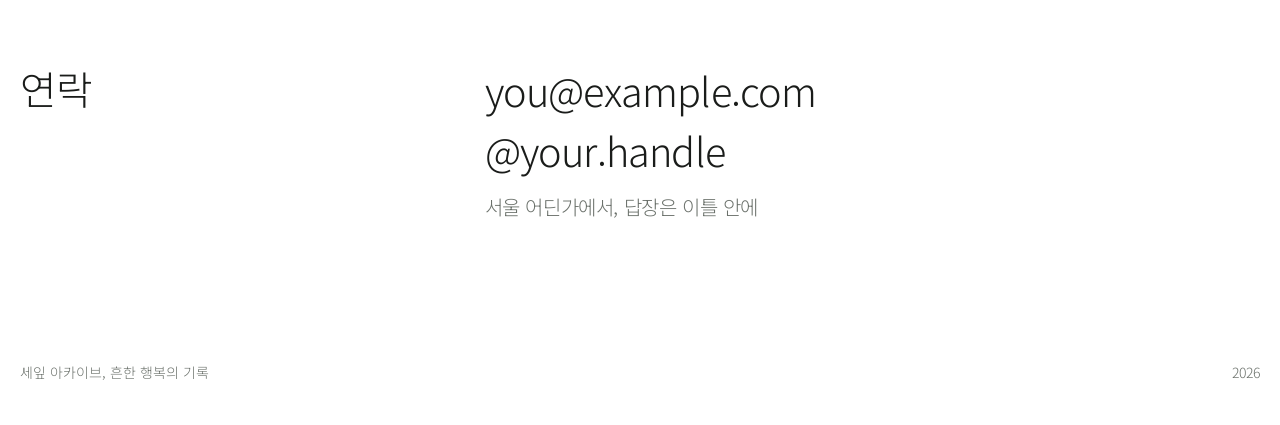
==== commit 00141da7: "휴대폰에서 소개 문장이 한 줄씩 들어가게 조정 화면 폭에 맞춰 14~16px 사이로 글씨 크기를 맞춰 문장마다 한 줄이 되게 함.  Co-Authored-By: Claude Opu" ====
--- a/index.html
+++ b/index.html
@@ -184,6 +184,8 @@
   .menu { font-size: 1rem; gap: 20px; }
   .wordmark { font-size: 1rem; }
   .lead { padding-block: 72px 32px; }
+  /* one sentence per line: shrink just enough that each line fits the phone's width */
+  .lead p { font-size: clamp(14px, 3.85vw, 16px); }
   .field { height: 64svh; }
   .field-bar .hint-row .hint-text { display: none; }
   .grid { grid-template-columns: minmax(0, 1fr); gap: 40px; }
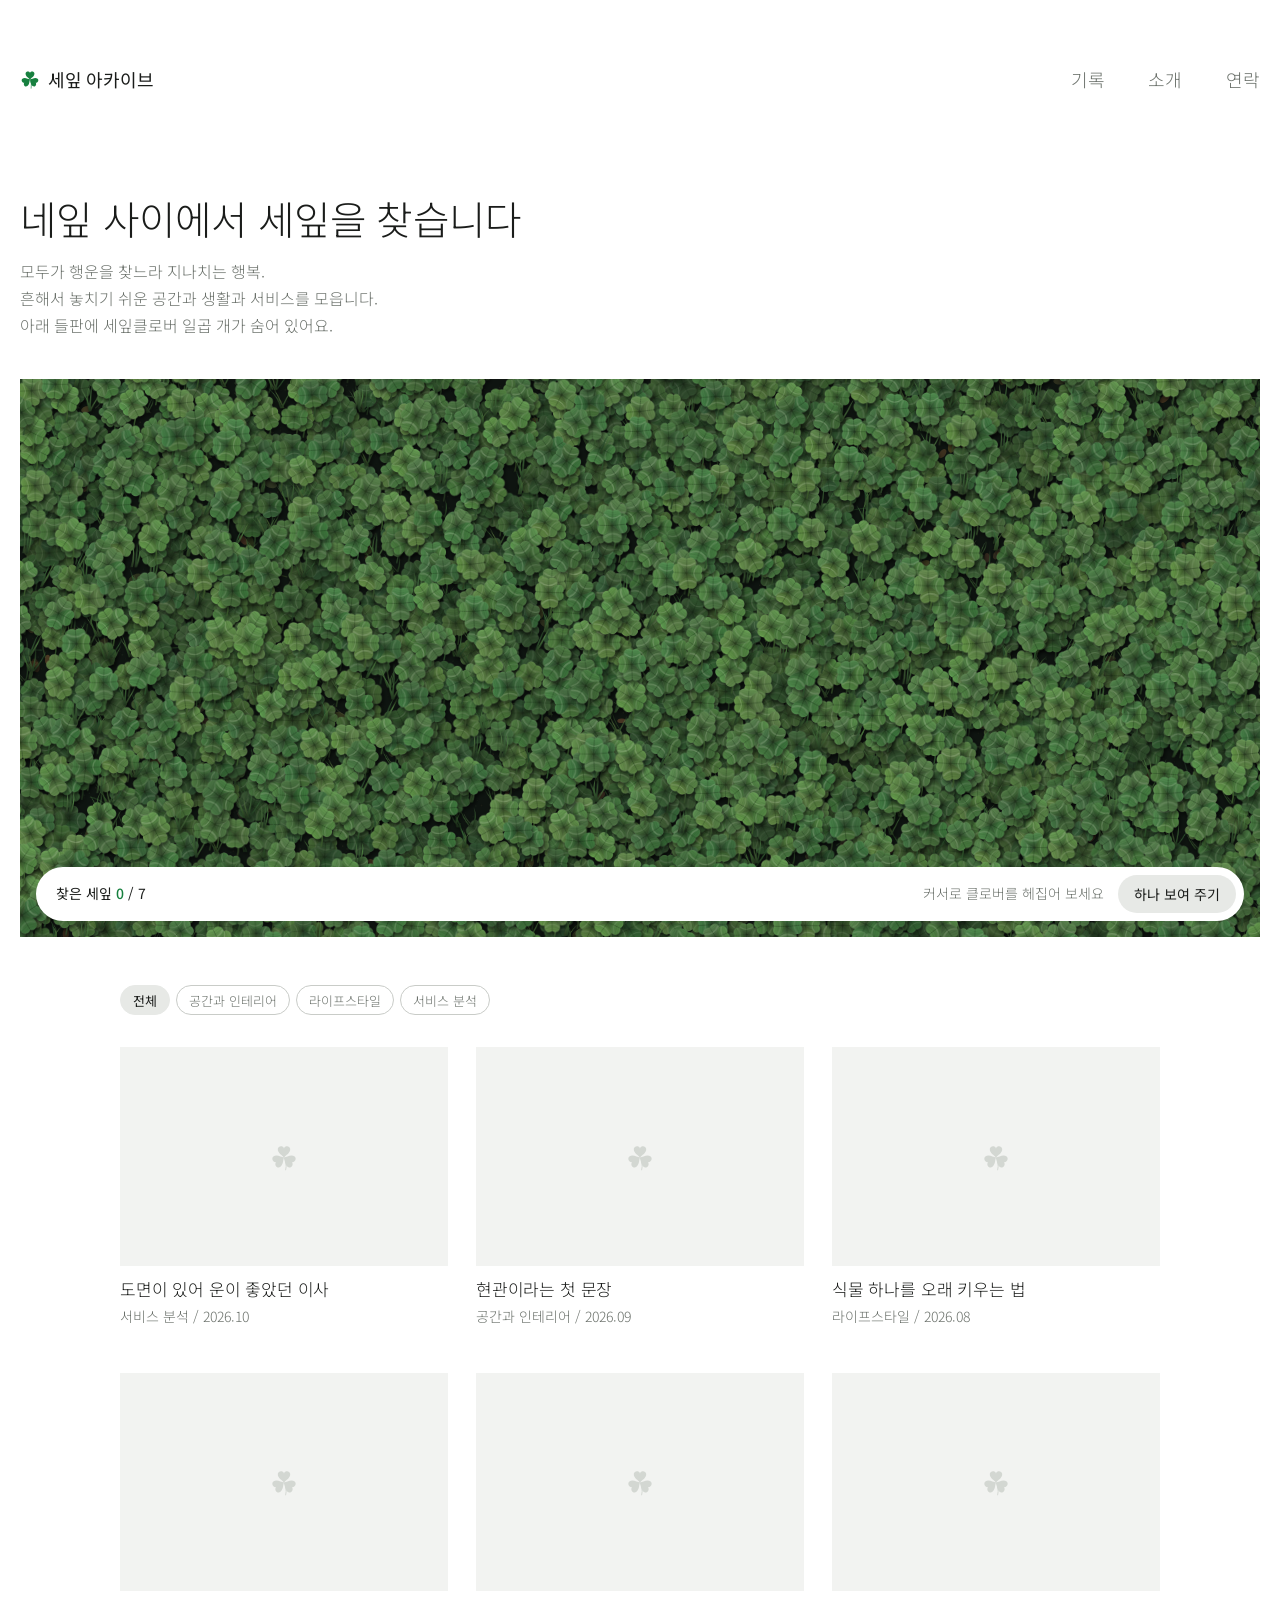
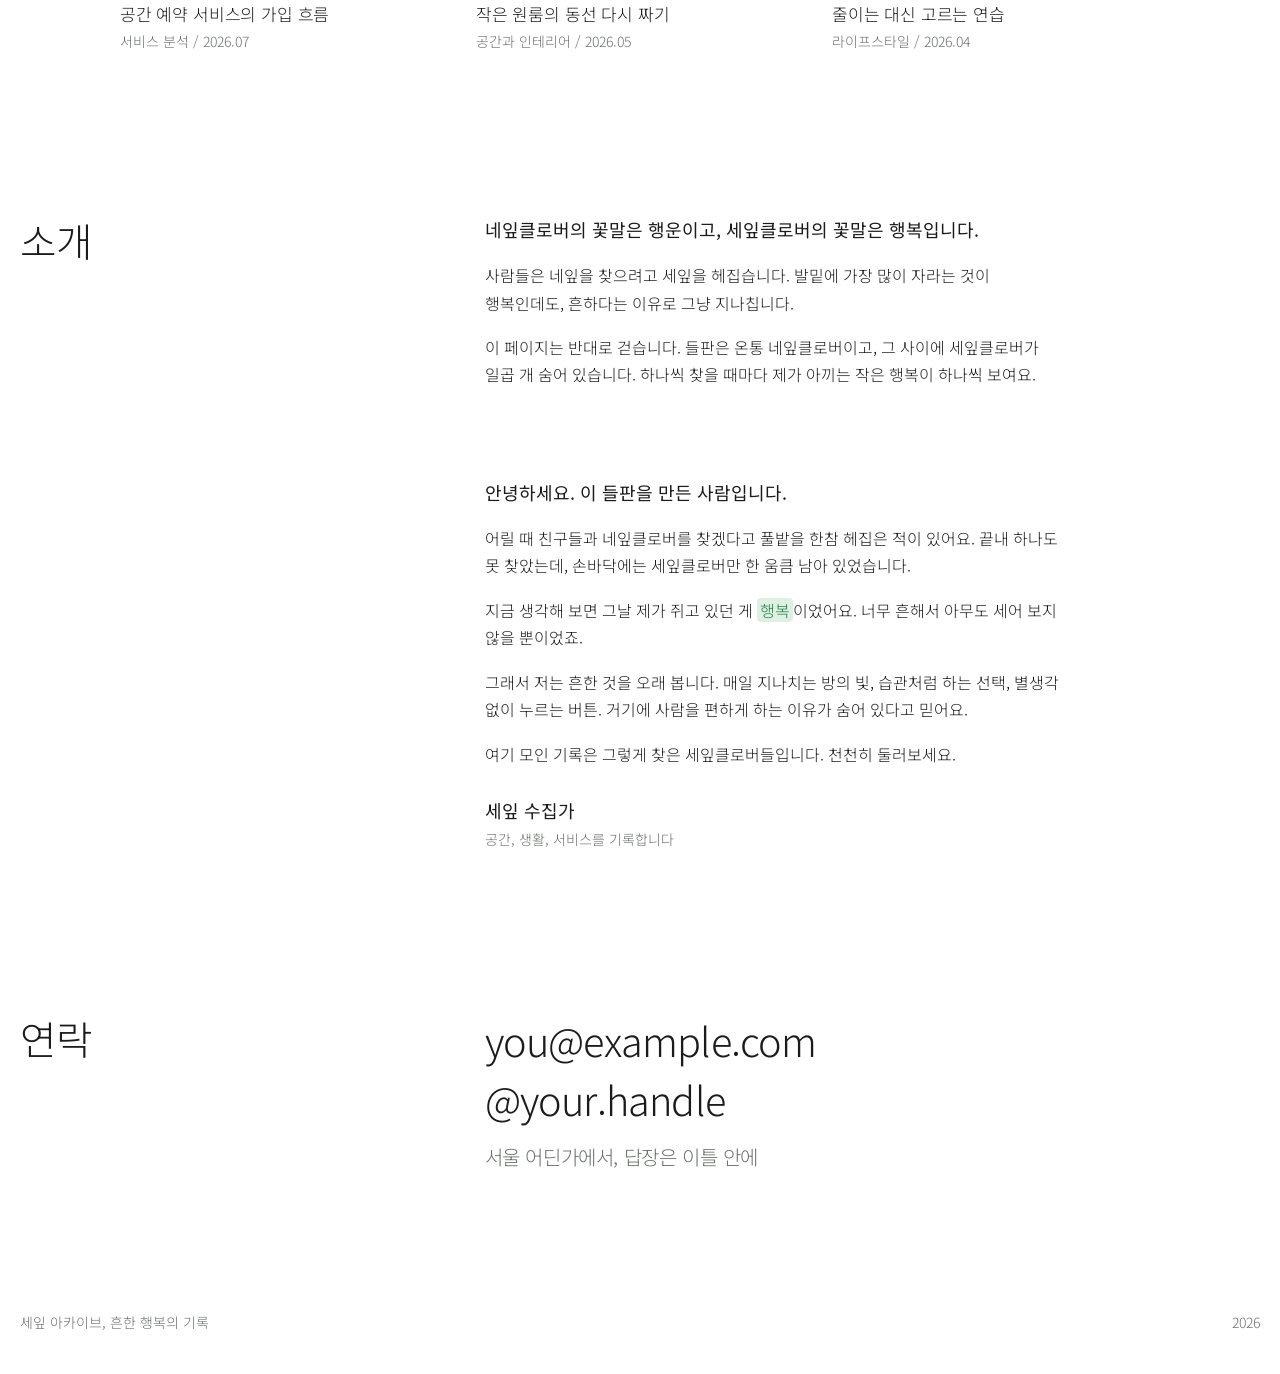
==== commit df9a0e87: "첫 실제 기록 '도면이 있어 운이 좋았던 이사' 글 페이지 추가 - posts/floorplan-move.html: 사이트와 같은 디자인의 글 페이지 (사진 5장, 나머지 4장 자" ====
--- a/index.html
+++ b/index.html
@@ -133,6 +133,10 @@
 .grid { list-style: none; margin: 0; padding: 0; display: grid; grid-template-columns: repeat(3, minmax(0, 1fr)); gap: 44px 28px; }
 .card { display: grid; gap: 12px; align-content: start; }
 .card[hidden] { display: none; }
+.card-link { display: grid; gap: 12px; align-content: start; color: inherit; text-decoration: none; }
+.card-link h3 { transition: color 200ms ease; }
+.card-link:hover h3 { color: var(--accent); }
+.thumb img { width: 100%; height: 100%; object-fit: cover; display: block; }
 .thumb {
   aspect-ratio: 3 / 2; max-width: 100%; background: var(--thumb);
   display: grid; place-items: center; overflow: hidden;
@@ -246,11 +250,16 @@
     <li><button type="button" aria-pressed="false" data-filter="service">서비스 분석</button></li>
   </ul>
   <ul class="grid" id="grid">
+      <!-- 글이 있는 기록: 카드 전체가 글 페이지로 가는 링크입니다.
+           썸네일을 넣을 때는 .thumb 안의 <svg>…</svg>를 <img src="posts/images/floorplan-thumb.jpg" alt="">로 바꾸면 됩니다. (3:2 비율, 1200×800px 권장) -->
       <li class="card" data-cat="service">
-        <div class="thumb" aria-hidden="true"><svg viewBox="0 0 100 100"><use href="#trefoil"/></svg></div>
-        <h3>구독 해지 버튼은 어디에</h3>
-        <p>서비스 분석 / 2026.10</p>
+        <a class="card-link" href="posts/floorplan-move.html">
+          <div class="thumb"><svg viewBox="0 0 100 100" aria-hidden="true"><use href="#trefoil"/></svg></div>
+          <h3>도면이 있어 운이 좋았던 이사</h3>
+          <p>서비스 분석 / 2026.10</p>
+        </a>
       </li>
+      <!-- 아래는 예시 기록입니다 -->
       <li class="card" data-cat="space">
         <div class="thumb" aria-hidden="true"><svg viewBox="0 0 100 100"><use href="#trefoil"/></svg></div>
         <h3>현관이라는 첫 문장</h3>
@@ -261,50 +270,20 @@
         <h3>식물 하나를 오래 키우는 법</h3>
         <p>라이프스타일 / 2026.08</p>
       </li>
-      <li class="card" data-cat="space">
-        <div class="thumb" aria-hidden="true"><svg viewBox="0 0 100 100"><use href="#trefoil"/></svg></div>
-        <h3>동네 카페 열두 곳의 의자</h3>
-        <p>공간과 인테리어 / 2026.07</p>
-      </li>
       <li class="card" data-cat="service">
         <div class="thumb" aria-hidden="true"><svg viewBox="0 0 100 100"><use href="#trefoil"/></svg></div>
         <h3>공간 예약 서비스의 가입 흐름</h3>
         <p>서비스 분석 / 2026.07</p>
-      </li>
-      <li class="card" data-cat="life">
-        <div class="thumb" aria-hidden="true"><svg viewBox="0 0 100 100"><use href="#trefoil"/></svg></div>
-        <h3>걸어서 가는 장보기 지도</h3>
-        <p>라이프스타일 / 2026.06</p>
       </li>
       <li class="card" data-cat="space">
         <div class="thumb" aria-hidden="true"><svg viewBox="0 0 100 100"><use href="#trefoil"/></svg></div>
         <h3>작은 원룸의 동선 다시 짜기</h3>
         <p>공간과 인테리어 / 2026.05</p>
       </li>
-      <li class="card" data-cat="service">
-        <div class="thumb" aria-hidden="true"><svg viewBox="0 0 100 100"><use href="#trefoil"/></svg></div>
-        <h3>배달 앱의 장바구니</h3>
-        <p>서비스 분석 / 2026.05</p>
-      </li>
       <li class="card" data-cat="life">
         <div class="thumb" aria-hidden="true"><svg viewBox="0 0 100 100"><use href="#trefoil"/></svg></div>
         <h3>줄이는 대신 고르는 연습</h3>
         <p>라이프스타일 / 2026.04</p>
-      </li>
-      <li class="card" data-cat="space">
-        <div class="thumb" aria-hidden="true"><svg viewBox="0 0 100 100"><use href="#trefoil"/></svg></div>
-        <h3>북향 거실의 오후 세 시</h3>
-        <p>공간과 인테리어 / 2026.03</p>
-      </li>
-      <li class="card" data-cat="service">
-        <div class="thumb" aria-hidden="true"><svg viewBox="0 0 100 100"><use href="#trefoil"/></svg></div>
-        <h3>가계부 앱 세 개의 첫 화면</h3>
-        <p>서비스 분석 / 2026.03</p>
-      </li>
-      <li class="card" data-cat="life">
-        <div class="thumb" aria-hidden="true"><svg viewBox="0 0 100 100"><use href="#trefoil"/></svg></div>
-        <h3>아침 루틴 30일 기록</h3>
-        <p>라이프스타일 / 2026.02</p>
       </li>
   </ul>
   </div>
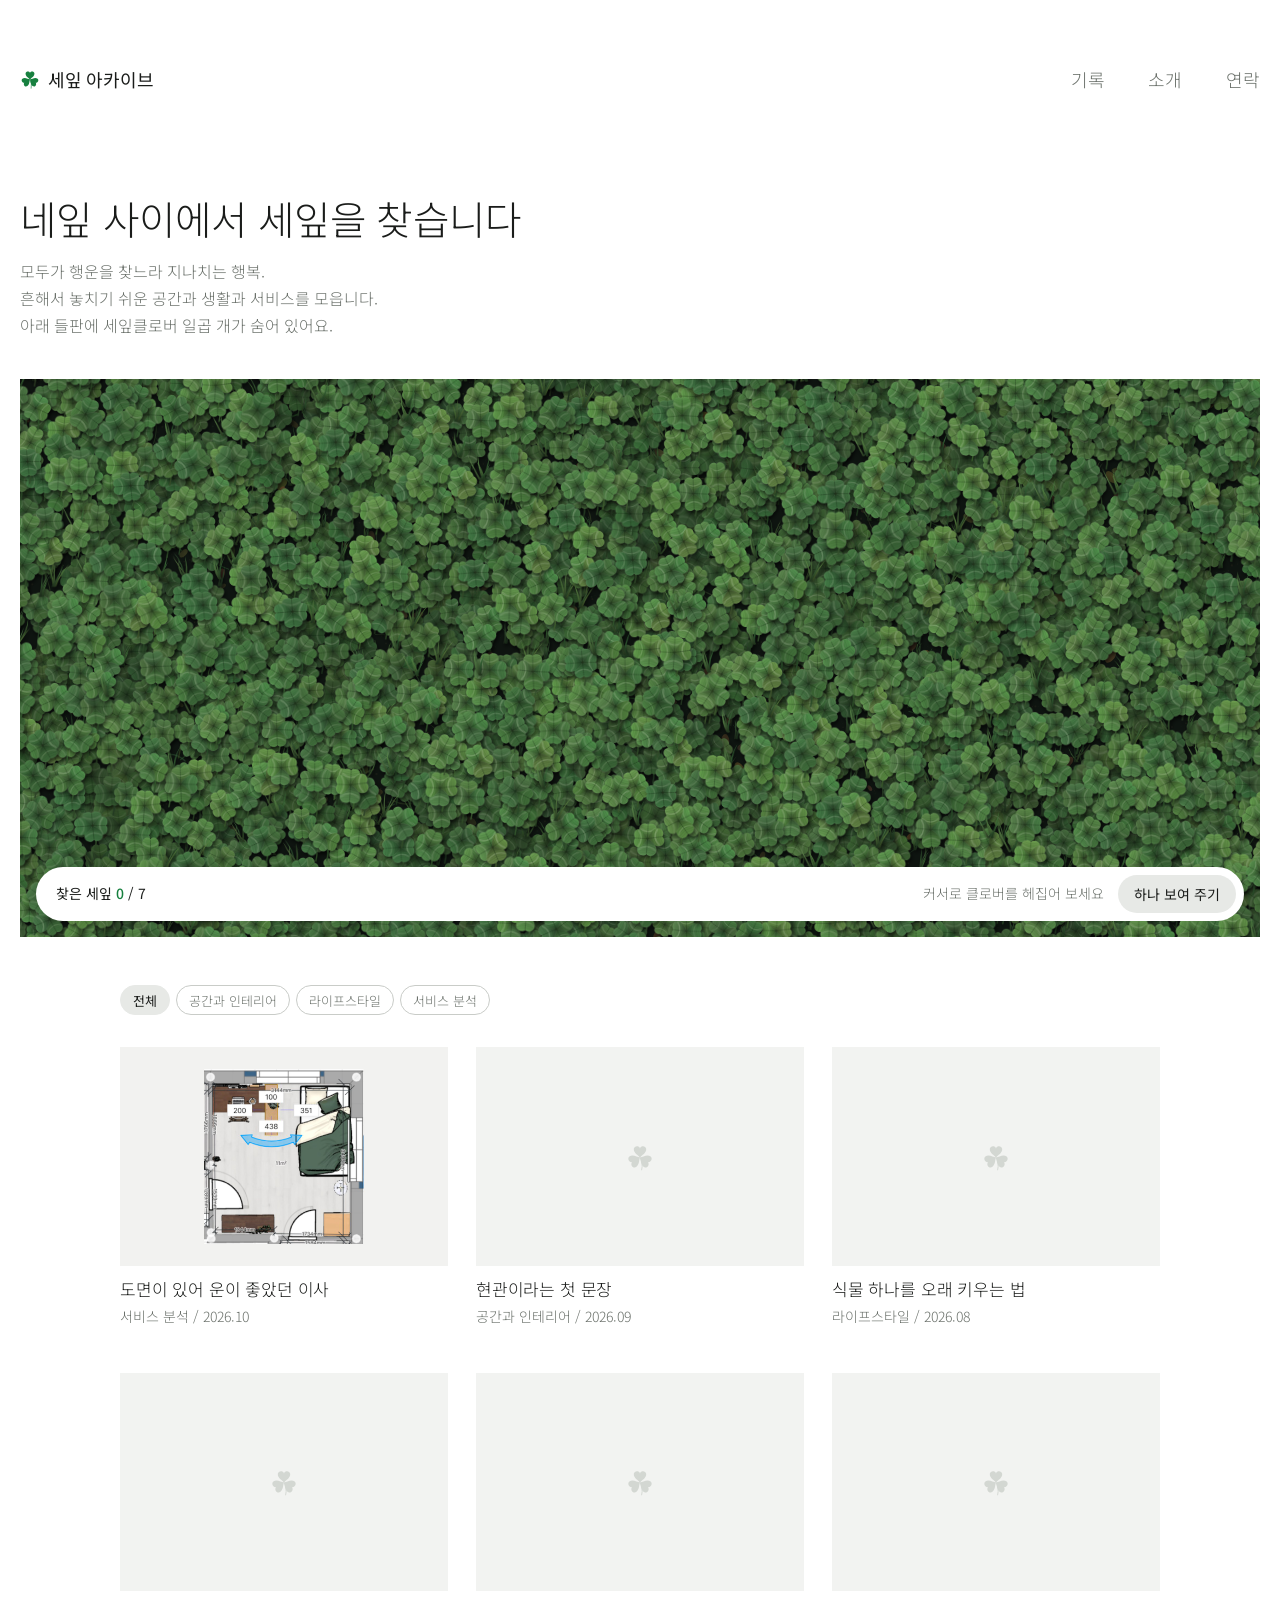
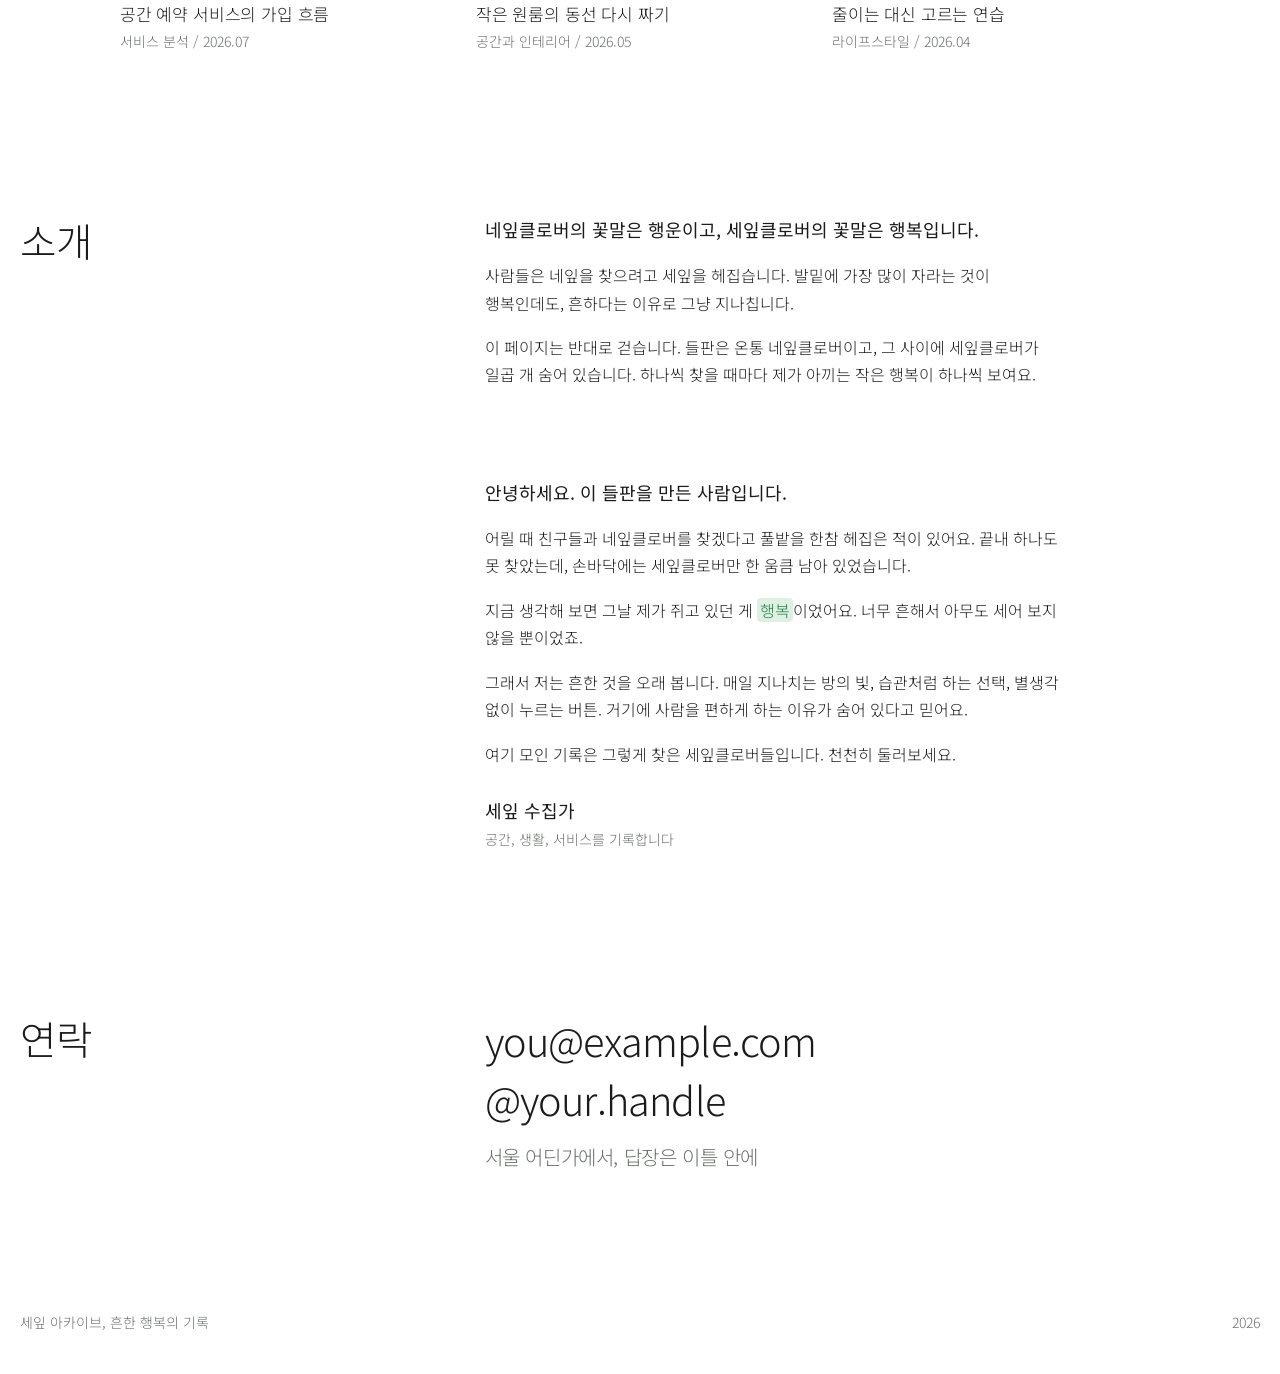
==== commit da2a33a6: "첫 기록 썸네일 추가, 사진 설명 가운데 정렬, 3줄 요약 3번 결론에 맞춤 Co-Authored-By: Claude Opus 5.5 <noreply@anthropic.com> C" ====
--- a/index.html
+++ b/index.html
@@ -251,10 +251,10 @@
   </ul>
   <ul class="grid" id="grid">
       <!-- 글이 있는 기록: 카드 전체가 글 페이지로 가는 링크입니다.
-           썸네일을 넣을 때는 .thumb 안의 <svg>…</svg>를 <img src="posts/images/floorplan-thumb.jpg" alt="">로 바꾸면 됩니다. (3:2 비율, 1200×800px 권장) -->
+           썸네일은 .thumb 안의 <img>입니다. 새 글은 빈 칸(<svg>…</svg>)을 <img src="…" alt="">로 바꾸면 됩니다. (3:2 비율, 1200×800px) -->
       <li class="card" data-cat="service">
         <a class="card-link" href="posts/floorplan-move.html">
-          <div class="thumb"><svg viewBox="0 0 100 100" aria-hidden="true"><use href="#trefoil"/></svg></div>
+          <div class="thumb"><img src="posts/images/floorplan-thumb.jpg" width="1200" height="800" loading="lazy" alt=""></div>
           <h3>도면이 있어 운이 좋았던 이사</h3>
           <p>서비스 분석 / 2026.10</p>
         </a>
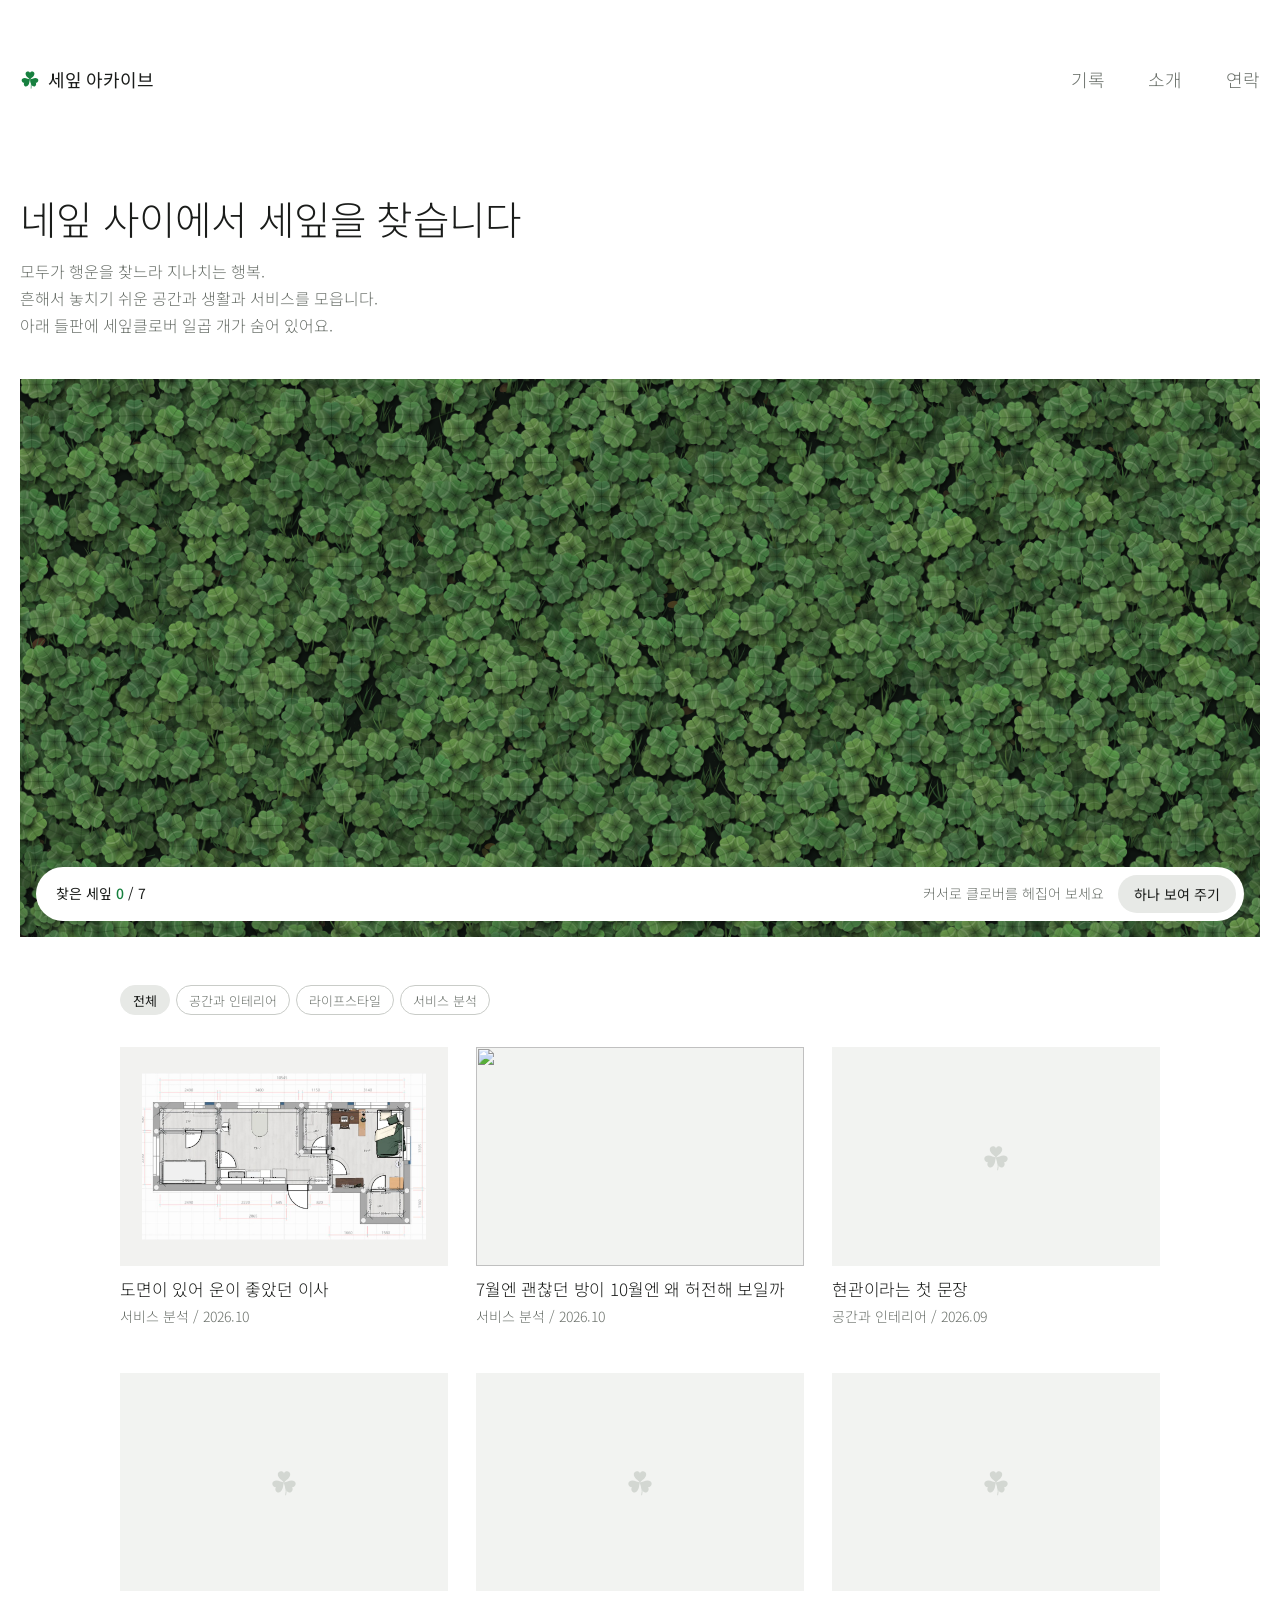
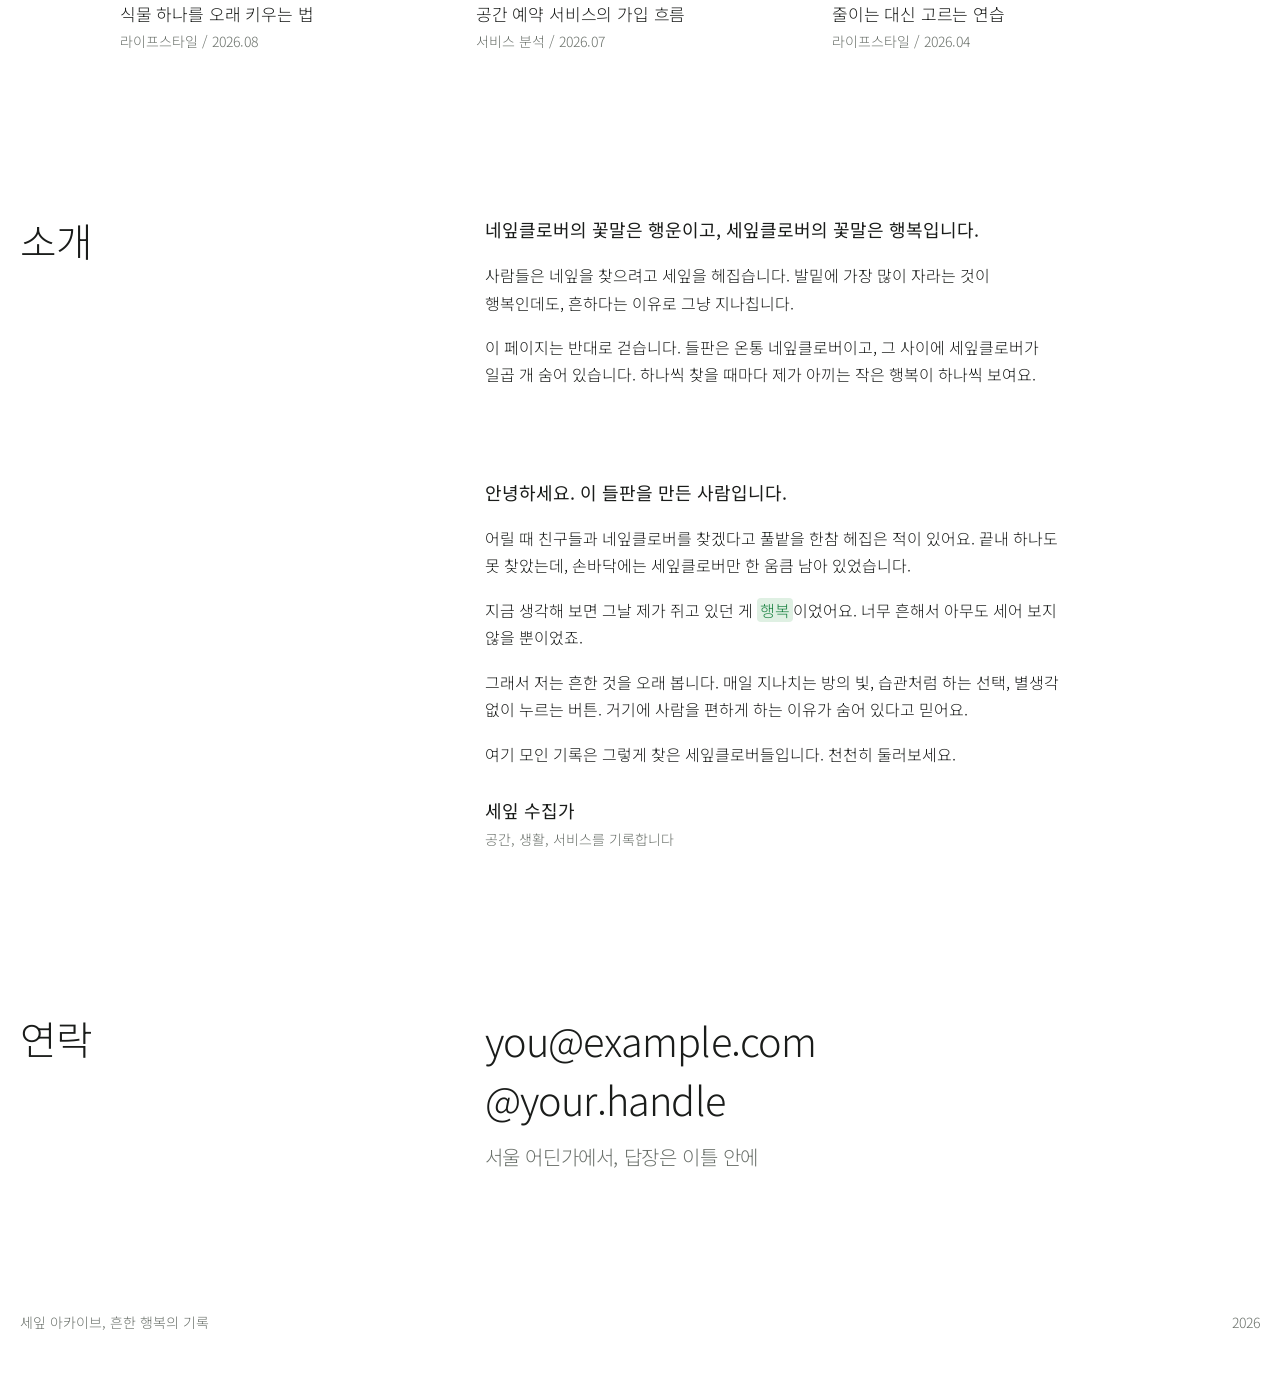
==== commit c5556e51: "Draft autumn-room post and card (images pending) Co-Authored-By: Claude Opus 5.5 <noreply@anthropic." ====
--- a/index.html
+++ b/index.html
@@ -259,6 +259,13 @@
           <p>서비스 분석 / 2026.10</p>
         </a>
       </li>
+      <li class="card" data-cat="service">
+        <a class="card-link" href="posts/autumn-room.html">
+          <div class="thumb"><img src="posts/images/autumn-room-thumb.jpg" width="1200" height="800" loading="lazy" alt=""></div>
+          <h3>7월엔 괜찮던 방이 10월엔 왜 허전해 보일까</h3>
+          <p>서비스 분석 / 2026.10</p>
+        </a>
+      </li>
       <!-- 아래는 예시 기록입니다 -->
       <li class="card" data-cat="space">
         <div class="thumb" aria-hidden="true"><svg viewBox="0 0 100 100"><use href="#trefoil"/></svg></div>
@@ -274,11 +281,6 @@
         <div class="thumb" aria-hidden="true"><svg viewBox="0 0 100 100"><use href="#trefoil"/></svg></div>
         <h3>공간 예약 서비스의 가입 흐름</h3>
         <p>서비스 분석 / 2026.07</p>
-      </li>
-      <li class="card" data-cat="space">
-        <div class="thumb" aria-hidden="true"><svg viewBox="0 0 100 100"><use href="#trefoil"/></svg></div>
-        <h3>작은 원룸의 동선 다시 짜기</h3>
-        <p>공간과 인테리어 / 2026.05</p>
       </li>
       <li class="card" data-cat="life">
         <div class="thumb" aria-hidden="true"><svg viewBox="0 0 100 100"><use href="#trefoil"/></svg></div>
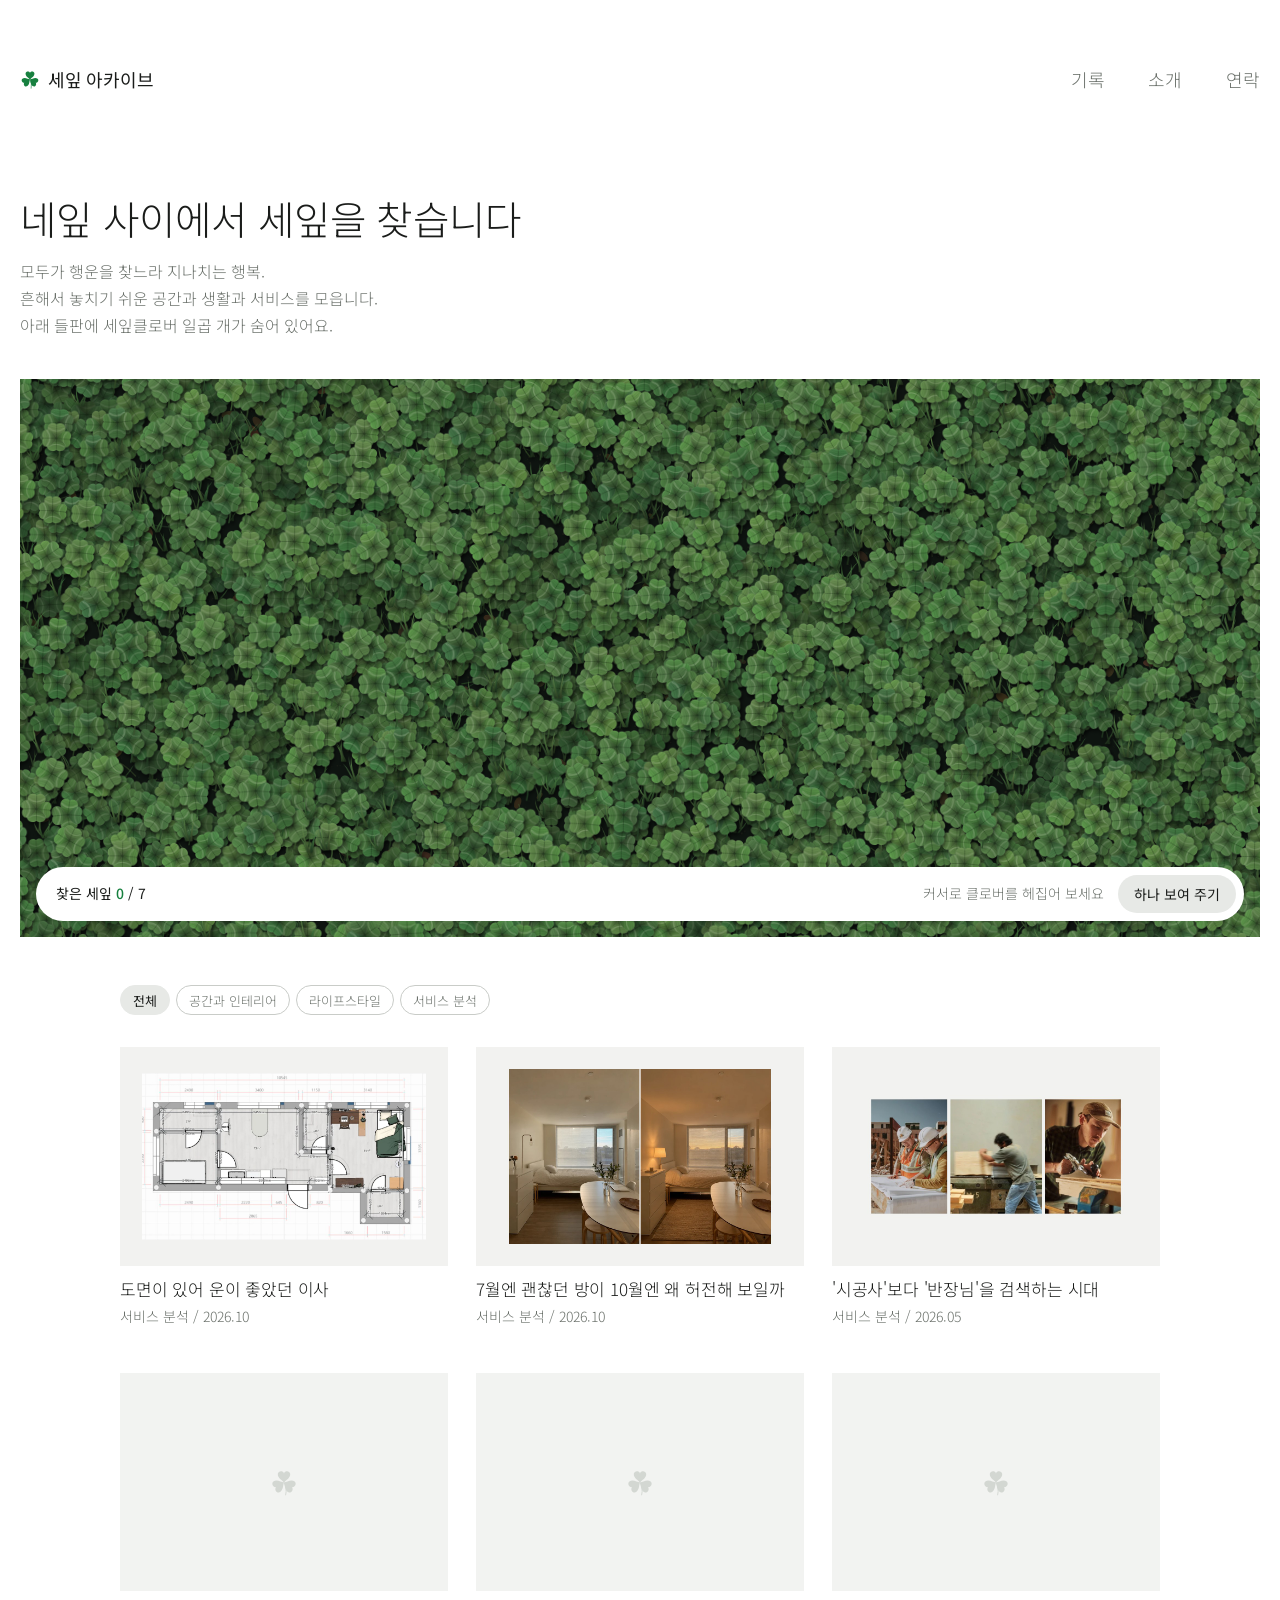
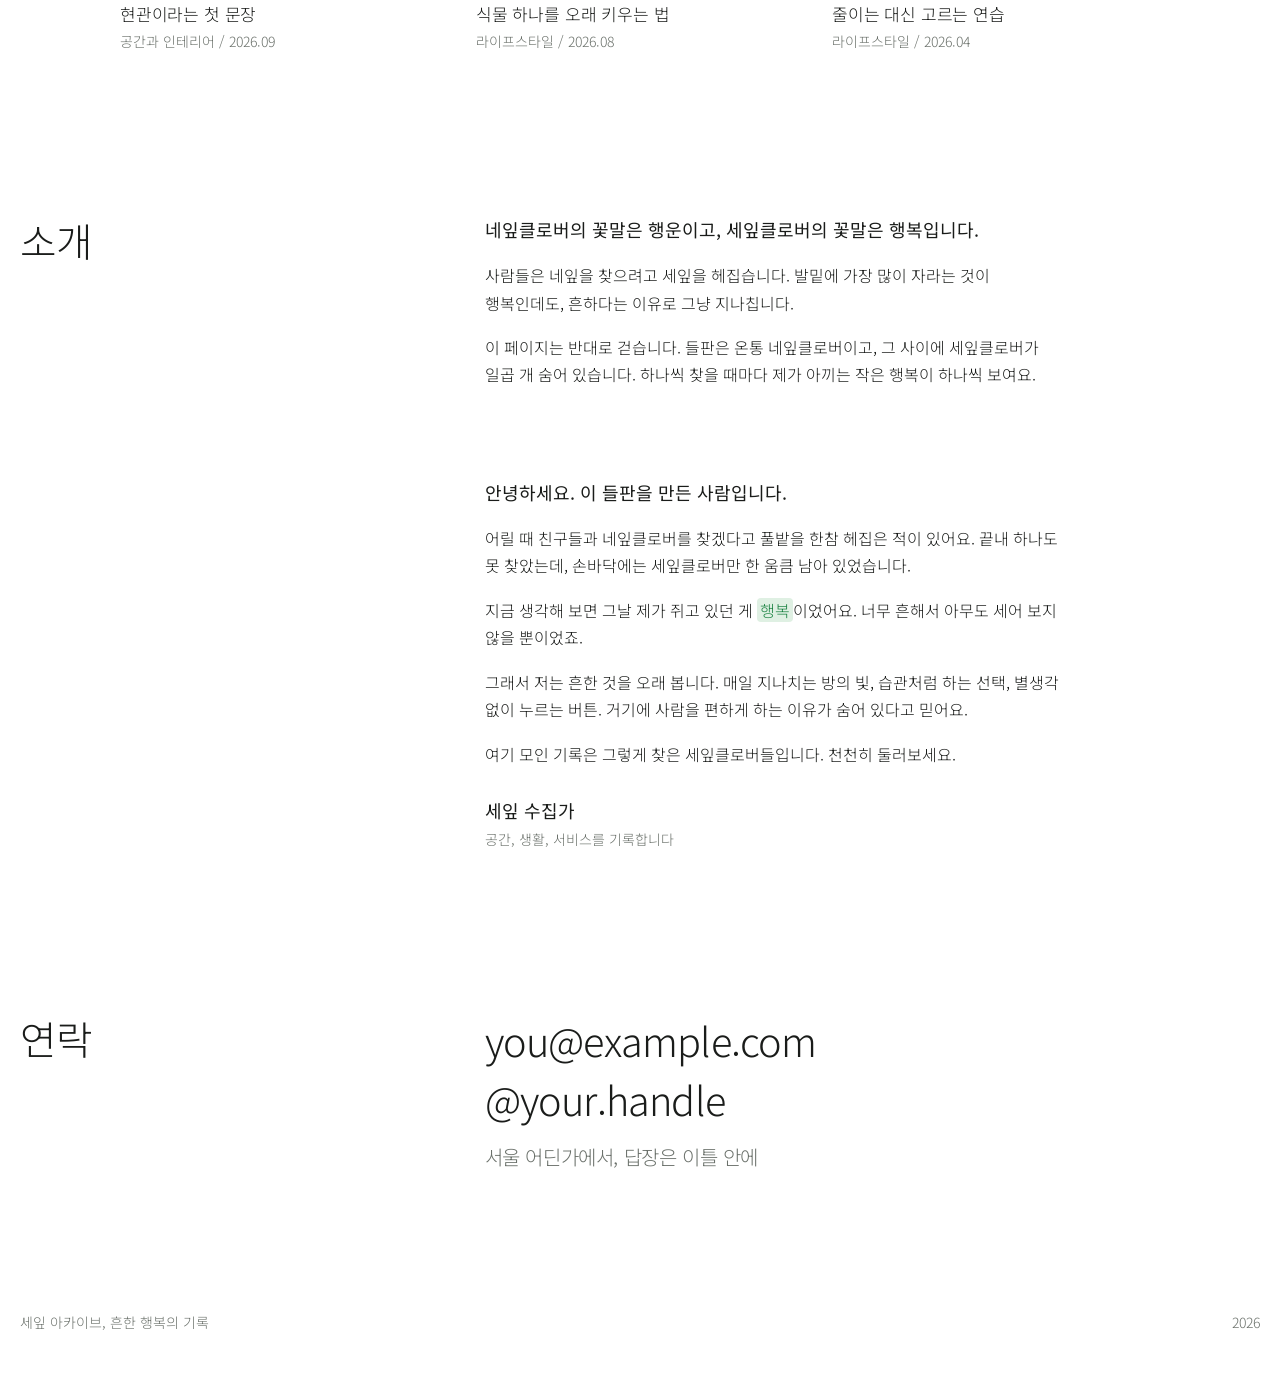
==== commit 2481a512: "Add the foreman reviews record moved from the blog Co-Authored-By: Claude Opus 5.5 <noreply@anthropi" ====
--- a/index.html
+++ b/index.html
@@ -266,6 +266,13 @@
           <p>서비스 분석 / 2026.10</p>
         </a>
       </li>
+      <li class="card" data-cat="service">
+        <a class="card-link" href="posts/foreman-review.html">
+          <div class="thumb"><img src="posts/images/foreman-review-thumb.jpg" width="1200" height="800" loading="lazy" alt=""></div>
+          <h3>'시공사'보다 '반장님'을 검색하는 시대</h3>
+          <p>서비스 분석 / 2026.05</p>
+        </a>
+      </li>
       <!-- 아래는 예시 기록입니다 -->
       <li class="card" data-cat="space">
         <div class="thumb" aria-hidden="true"><svg viewBox="0 0 100 100"><use href="#trefoil"/></svg></div>
@@ -276,11 +283,6 @@
         <div class="thumb" aria-hidden="true"><svg viewBox="0 0 100 100"><use href="#trefoil"/></svg></div>
         <h3>식물 하나를 오래 키우는 법</h3>
         <p>라이프스타일 / 2026.08</p>
-      </li>
-      <li class="card" data-cat="service">
-        <div class="thumb" aria-hidden="true"><svg viewBox="0 0 100 100"><use href="#trefoil"/></svg></div>
-        <h3>공간 예약 서비스의 가입 흐름</h3>
-        <p>서비스 분석 / 2026.07</p>
       </li>
       <li class="card" data-cat="life">
         <div class="thumb" aria-hidden="true"><svg viewBox="0 0 100 100"><use href="#trefoil"/></svg></div>
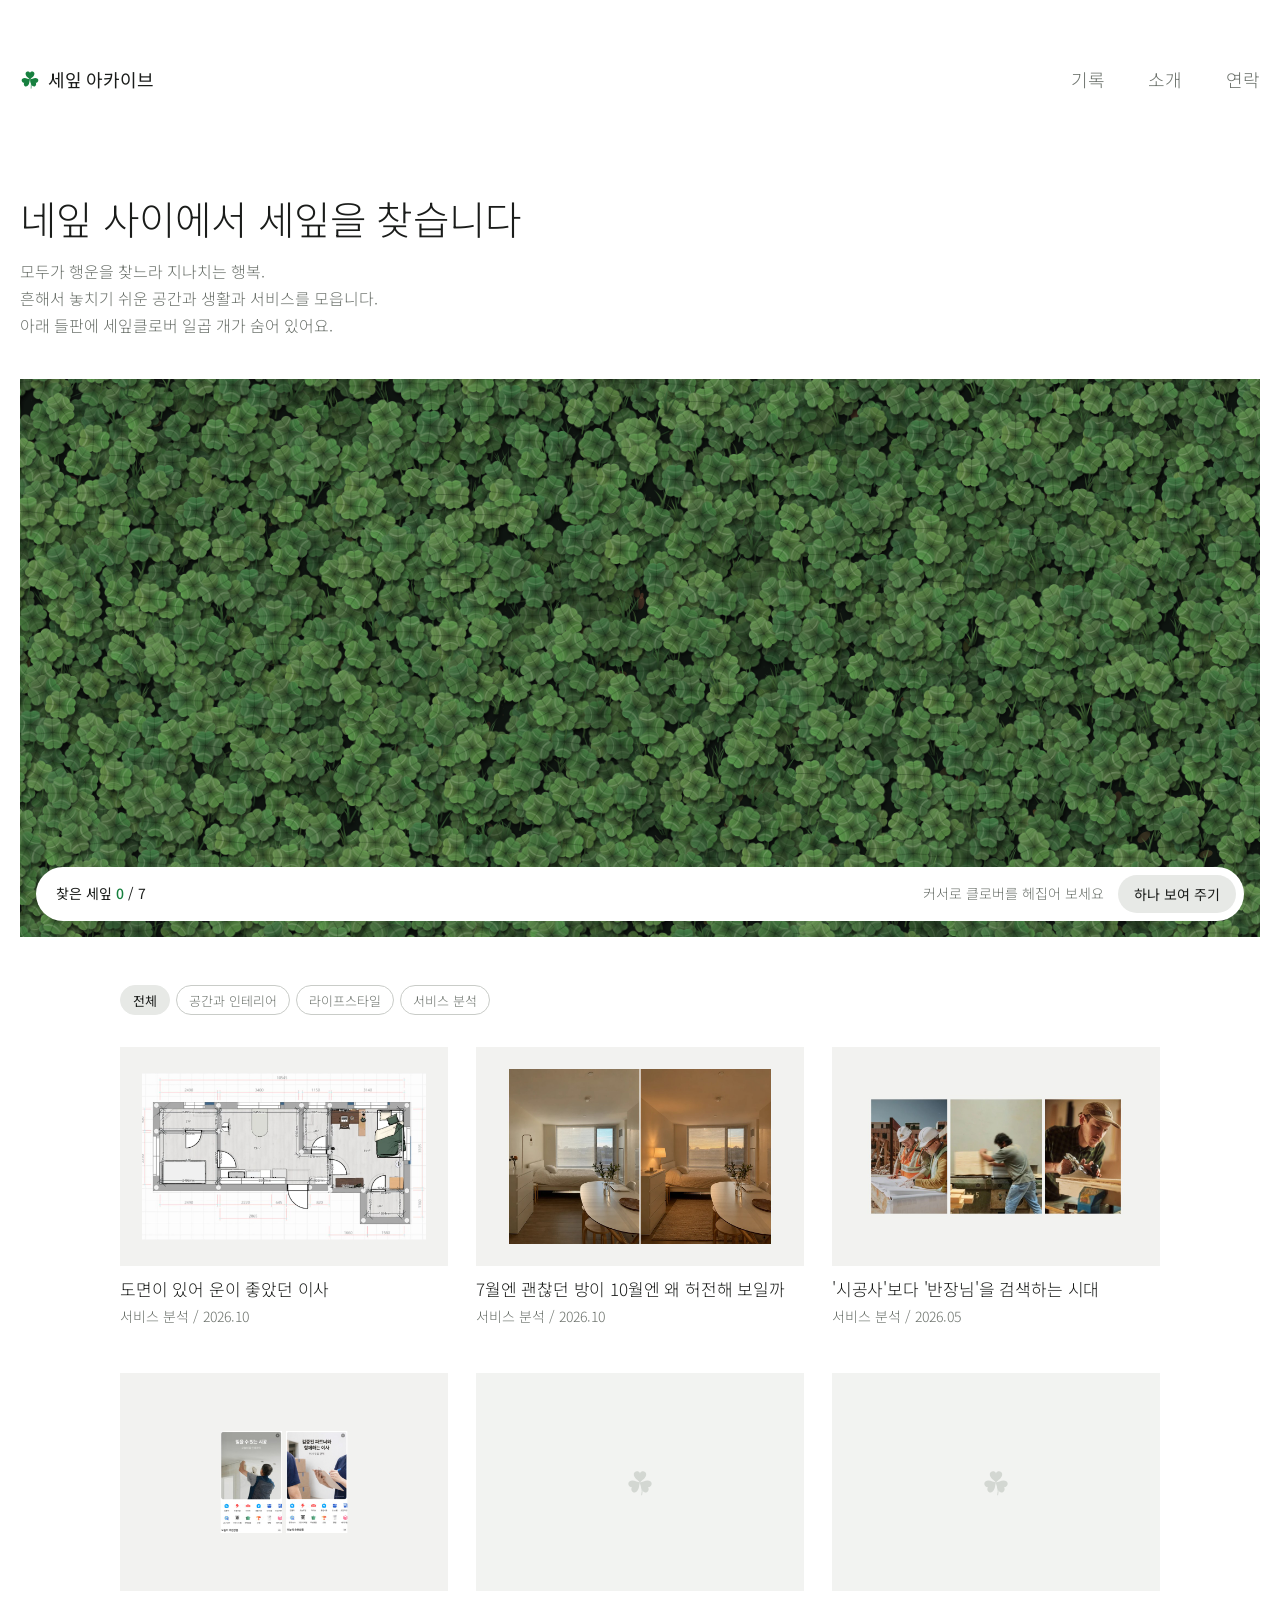
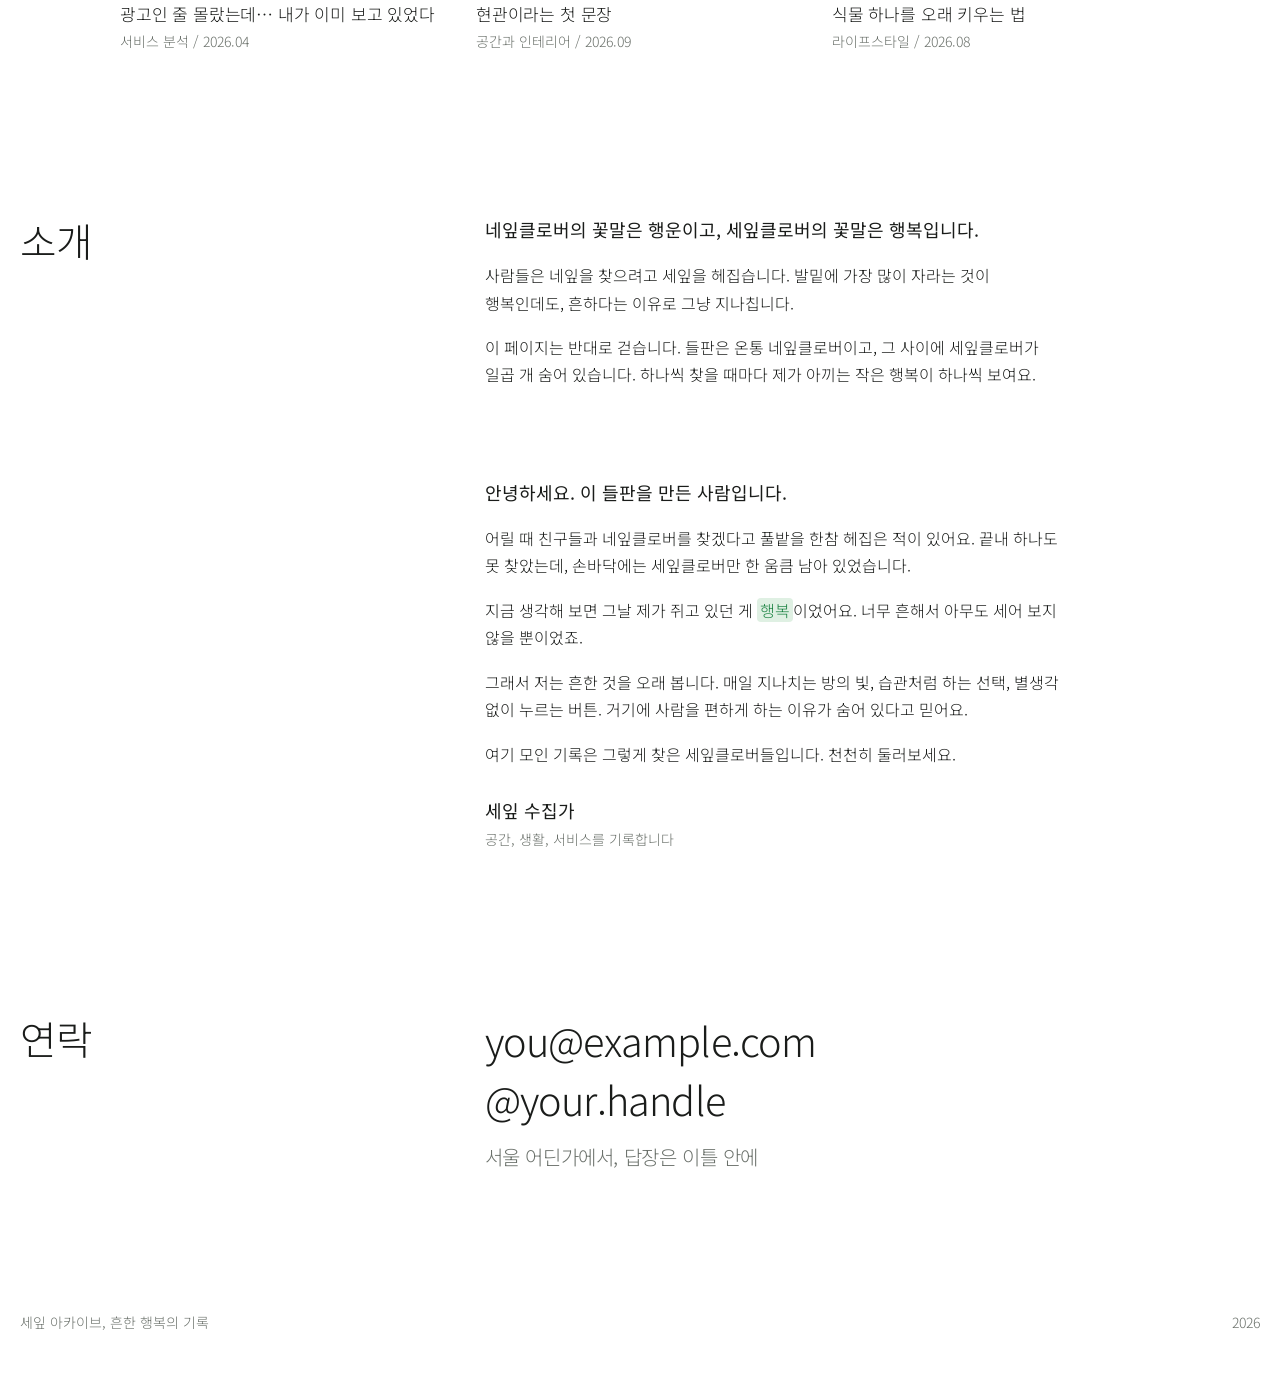
==== commit fd8a34f7: "Add the retail media network record moved from the blog Co-Authored-By: Claude Opus 5.5 <noreply@ant" ====
--- a/index.html
+++ b/index.html
@@ -273,6 +273,13 @@
           <p>서비스 분석 / 2026.05</p>
         </a>
       </li>
+      <li class="card" data-cat="service">
+        <a class="card-link" href="posts/retail-media.html">
+          <div class="thumb"><img src="posts/images/retail-media-thumb.jpg" width="1200" height="800" loading="lazy" alt=""></div>
+          <h3>광고인 줄 몰랐는데… 내가 이미 보고 있었다</h3>
+          <p>서비스 분석 / 2026.04</p>
+        </a>
+      </li>
       <!-- 아래는 예시 기록입니다 -->
       <li class="card" data-cat="space">
         <div class="thumb" aria-hidden="true"><svg viewBox="0 0 100 100"><use href="#trefoil"/></svg></div>
@@ -283,11 +290,6 @@
         <div class="thumb" aria-hidden="true"><svg viewBox="0 0 100 100"><use href="#trefoil"/></svg></div>
         <h3>식물 하나를 오래 키우는 법</h3>
         <p>라이프스타일 / 2026.08</p>
-      </li>
-      <li class="card" data-cat="life">
-        <div class="thumb" aria-hidden="true"><svg viewBox="0 0 100 100"><use href="#trefoil"/></svg></div>
-        <h3>줄이는 대신 고르는 연습</h3>
-        <p>라이프스타일 / 2026.04</p>
       </li>
   </ul>
   </div>
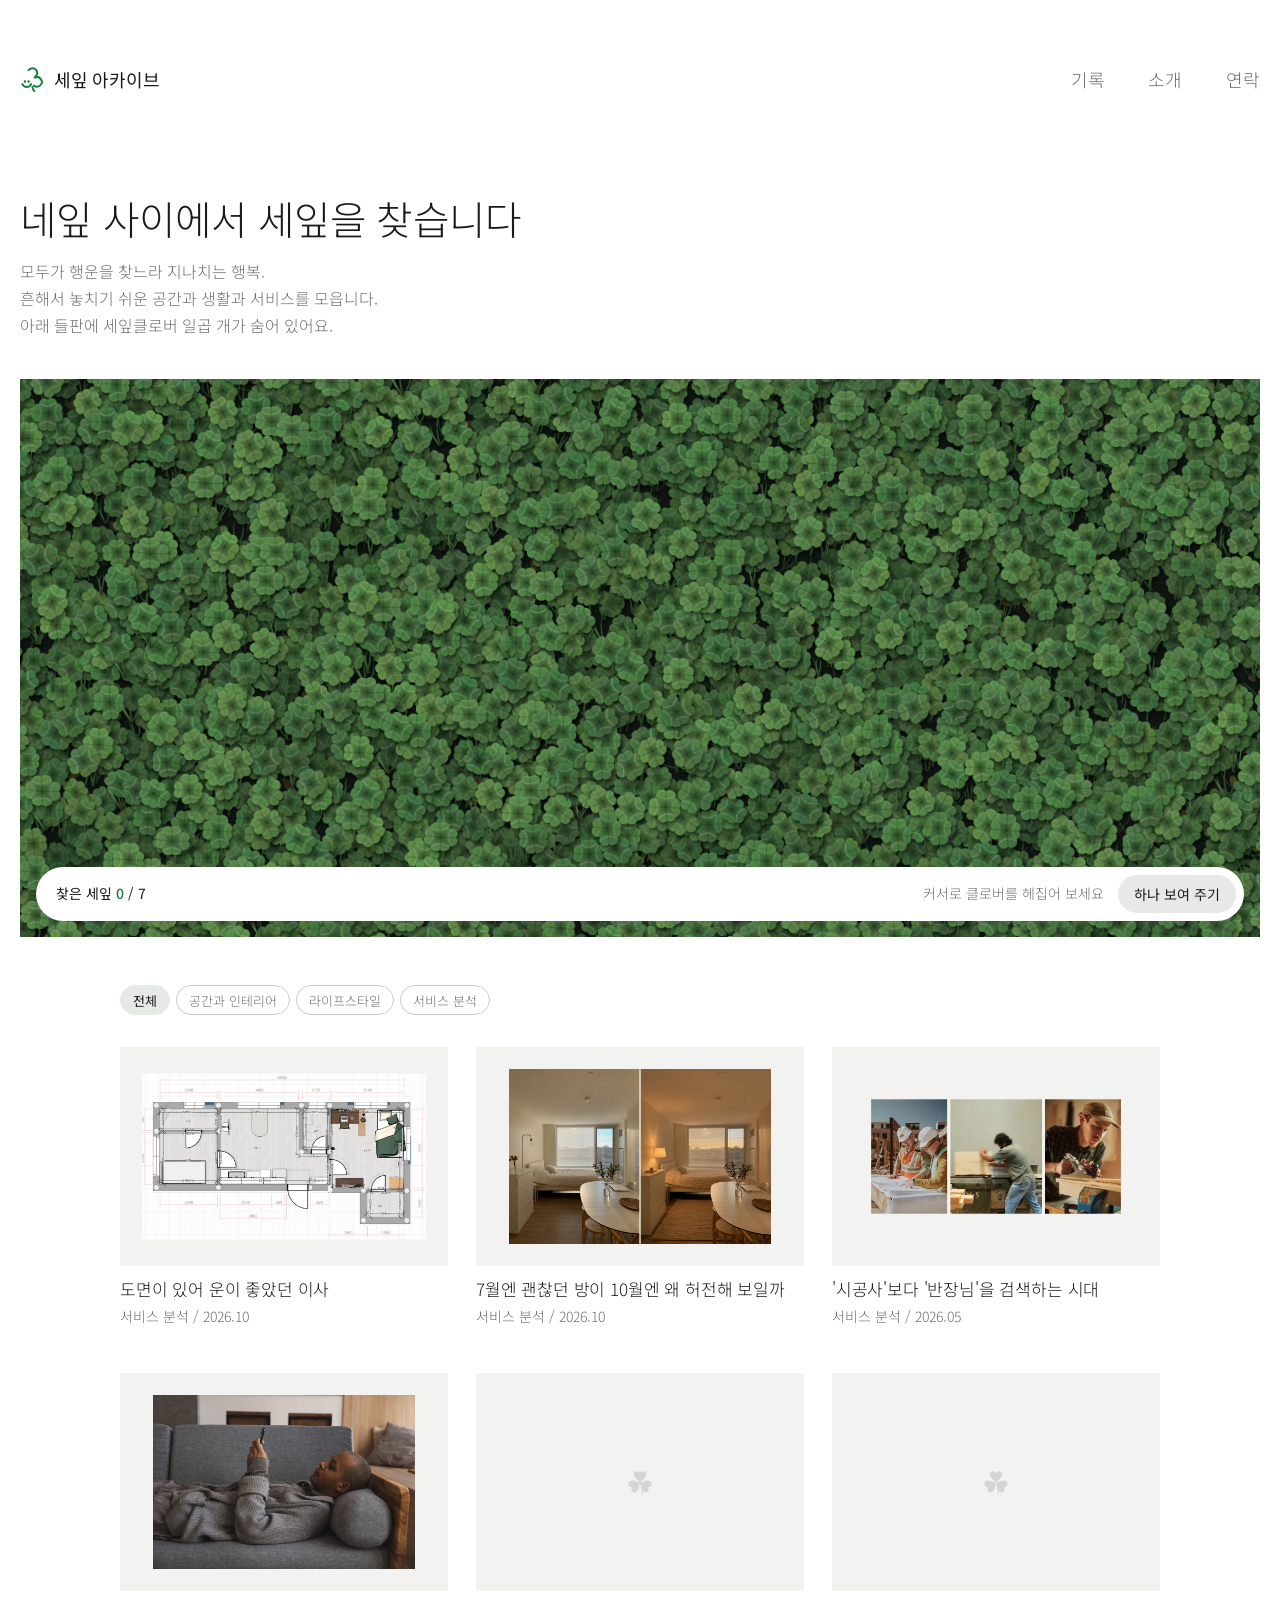
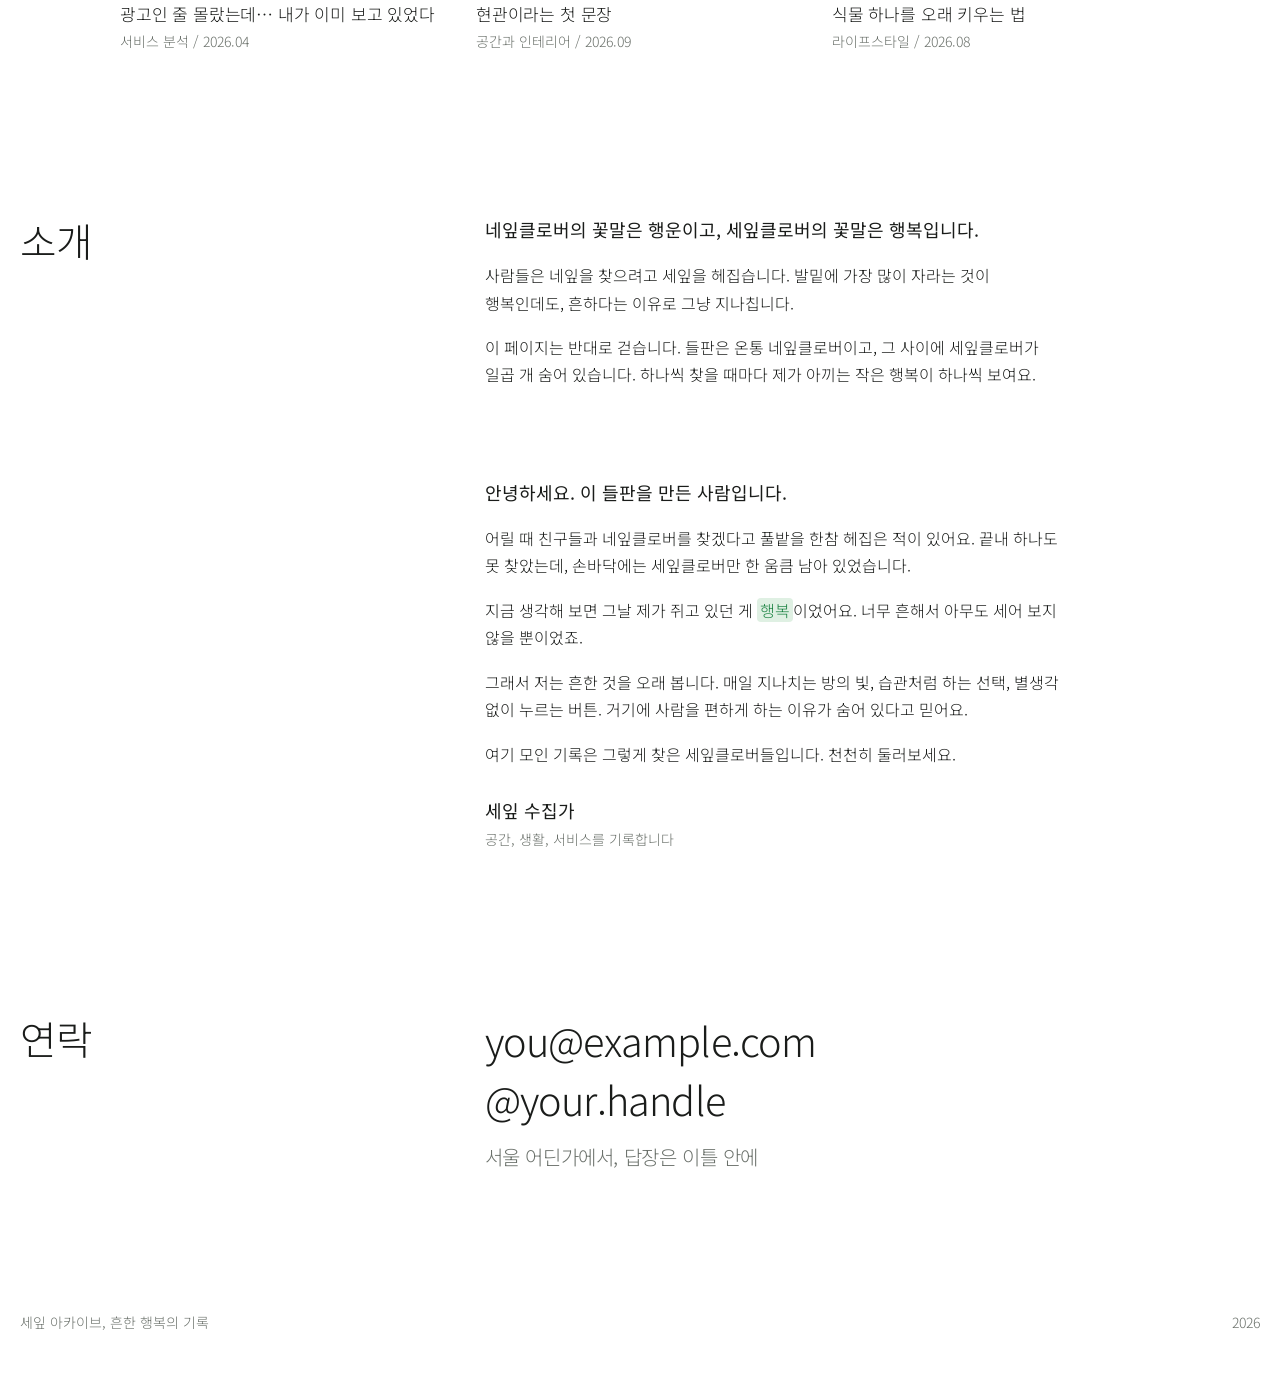
==== commit a787a6e1: "Use the saeip mark as the archive logo on every page Co-Authored-By: Claude Opus 5.5 <noreply@anthro" ====
--- a/index.html
+++ b/index.html
@@ -68,7 +68,7 @@
 /* ---------- header ---------- */
 .top { display: flex; align-items: center; justify-content: space-between; gap: 24px; padding-block: 56px 0; }
 .wordmark { display: inline-flex; align-items: center; gap: 8px; font-size: 1.125rem; font-weight: 400; letter-spacing: -0.01em; text-decoration: none; padding: 8px 0; }
-.wordmark svg { width: 20px; height: 20px; color: var(--accent); --leaf-fill: currentColor; --stem: currentColor; transition: transform 300ms var(--ease-out); }
+.wordmark svg { width: 26px; height: 26px; color: var(--accent); transition: transform 300ms var(--ease-out); }
 .wordmark:hover svg { transform: rotate(-12deg); }
 .menu { display: flex; gap: clamp(20px, 3.4vw, 48px); font-size: 1.125rem; }
 .menu a { color: var(--muted); text-decoration: none; padding: 8px 0; transition: color 160ms ease; }
@@ -218,7 +218,7 @@
 </svg>
 
 <header class="wrap top" id="top">
-  <a class="wordmark" href="#top"><svg viewBox="0 0 100 100" aria-hidden="true"><use href="#trefoil"/></svg>세잎 아카이브</a>
+  <a class="wordmark" href="#top"><svg viewBox="8 6 88 92" aria-hidden="true"><path d="M36.1 21.2A17 17 0 1 1 57.8 46.1L58.2 46.9A17 17 0 1 1 55.1 75.0M45.4 70.2A17 17 0 0 1 14.6 70.2M50 80Q51 89 57 95" fill="none" stroke="currentColor" stroke-width="7" stroke-linecap="round" stroke-linejoin="round"/><circle cx="23.5" cy="61" r="4.3" fill="currentColor"/><circle cx="36.5" cy="61" r="4.3" fill="currentColor"/></svg>세잎 아카이브</a>
   <nav class="menu" aria-label="주요 메뉴"><a href="#archive">기록</a><a href="#about">소개</a><a href="#contact">연락</a></nav>
 </header>
 
